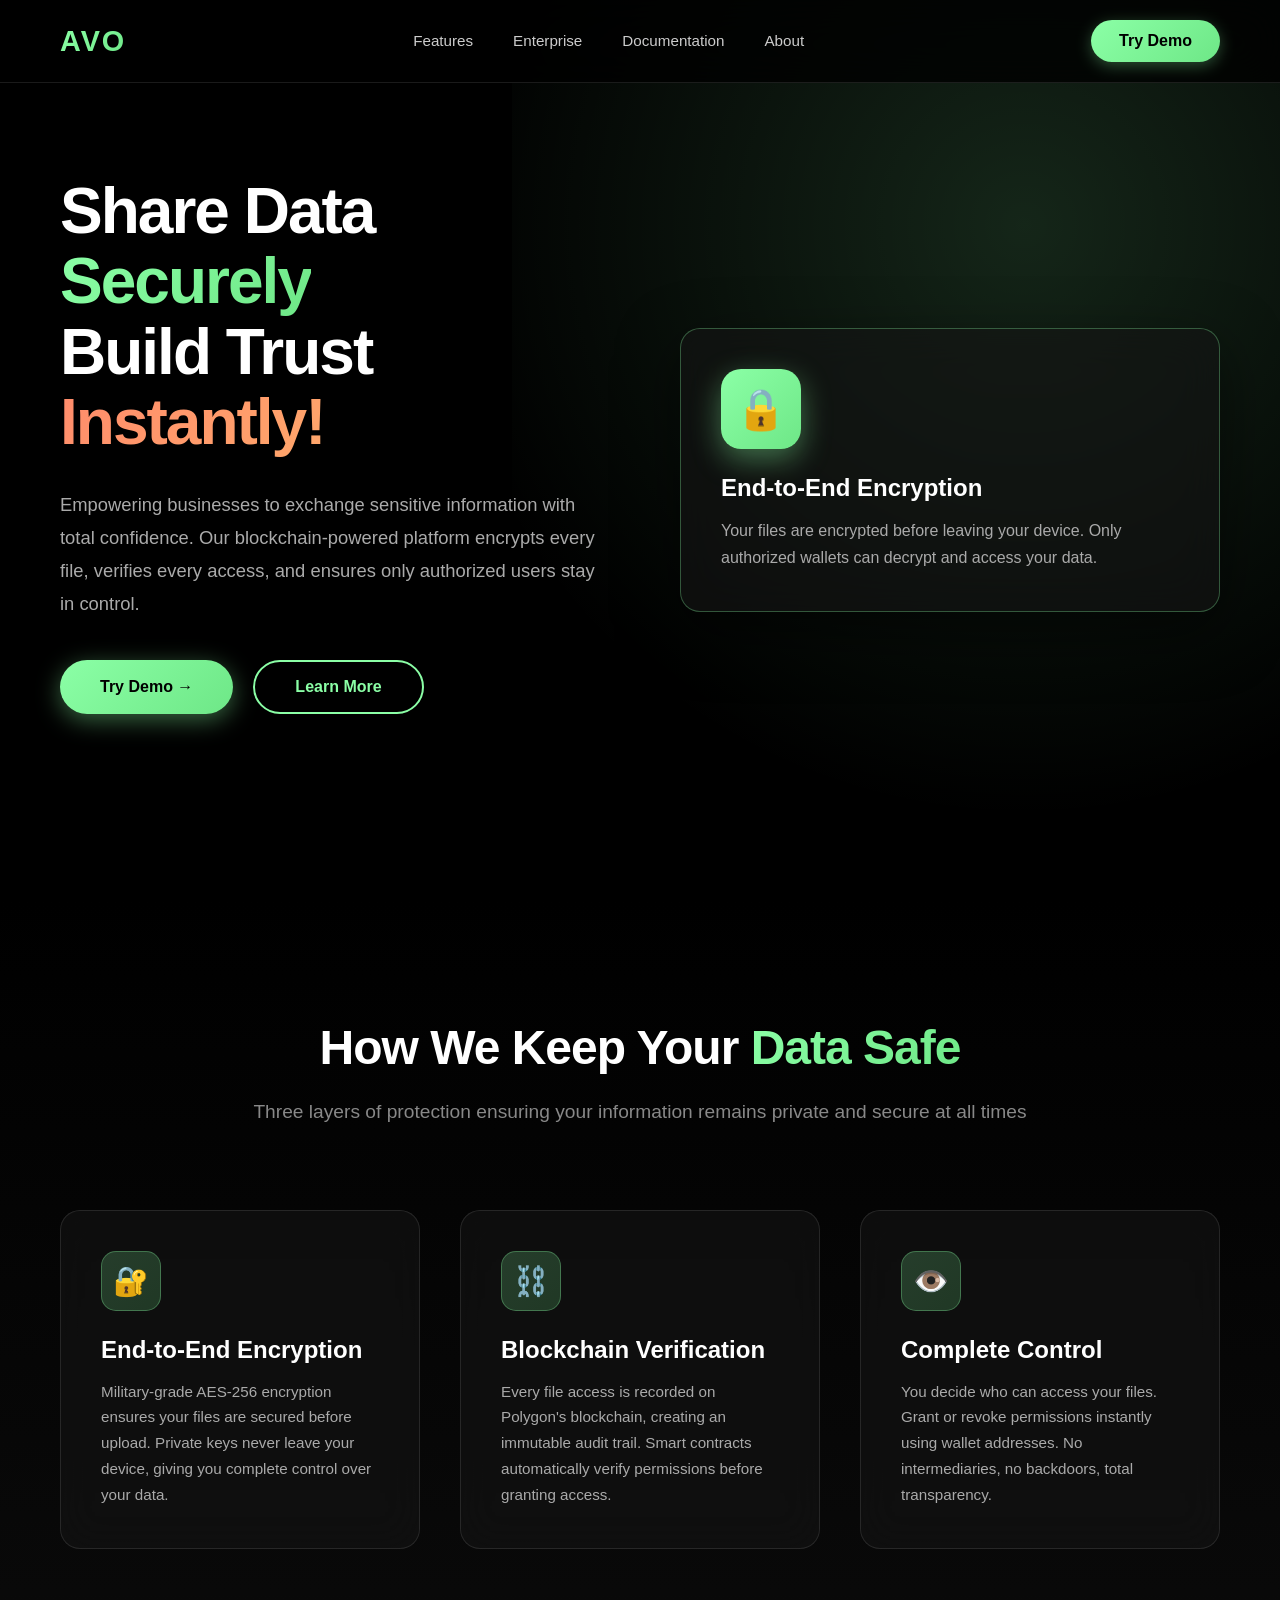
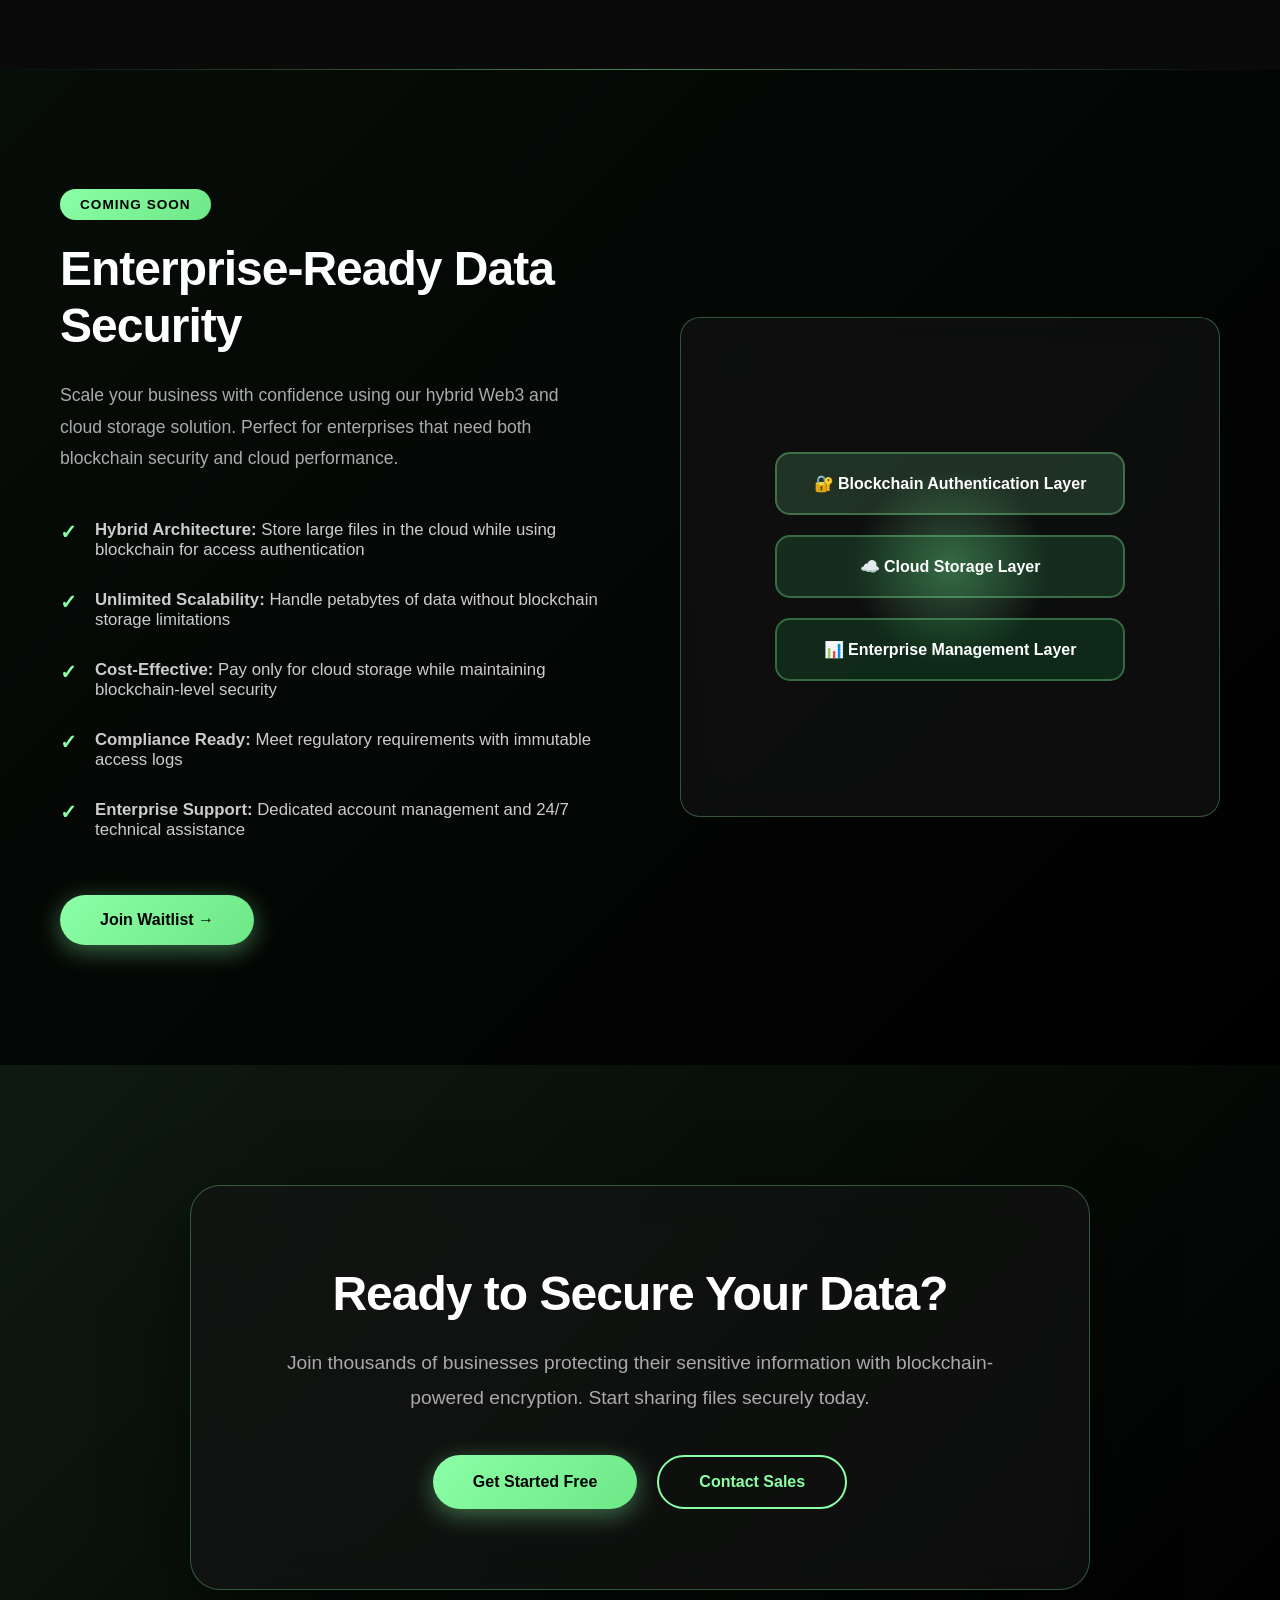
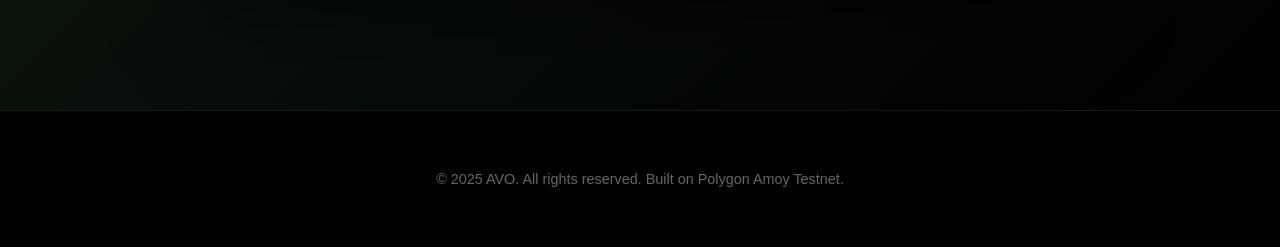
==== index.html @ 6e1587d9 "finall" ====
<!DOCTYPE html>
<html lang="en">
<head>
  <meta charset="UTF-8">
  <meta name="viewport" content="width=device-width, initial-scale=1.0">
  <title>AVO - Share Data Securely, Build Trust Instantly</title>
  <style>
    * {
      margin: 0;
      padding: 0;
      box-sizing: border-box;
    }

    body {
      font-family: -apple-system, BlinkMacSystemFont, 'Segoe UI', 'Helvetica Neue', sans-serif;
      background: #000;
      color: #fff;
      overflow-x: hidden;
    }

    /* Navigation */
    nav {
      position: fixed;
      top: 0;
      left: 0;
      right: 0;
      padding: 20px 60px;
      display: flex;
      justify-content: space-between;
      align-items: center;
      z-index: 1000;
      background: rgba(0, 0, 0, 0.8);
      backdrop-filter: blur(20px);
      border-bottom: 1px solid rgba(255, 255, 255, 0.1);
    }

    .logo {
      font-size: 1.8em;
      font-weight: 800;
      letter-spacing: 2px;
      background: linear-gradient(135deg, #8bffa6 0%, #6ee787 100%);
      -webkit-background-clip: text;
      -webkit-text-fill-color: transparent;
      background-clip: text;
    }

    .nav-links {
      display: flex;
      gap: 40px;
      list-style: none;
    }

    .nav-links a {
      color: #ccc;
      text-decoration: none;
      font-weight: 500;
      transition: color 0.3s ease;
      font-size: 0.95em;
    }

    .nav-links a:hover {
      color: #8bffa6;
    }

    .cta-btn {
      background: linear-gradient(135deg, #8bffa6 0%, #6ee787 100%);
      color: #000;
      padding: 12px 28px;
      border-radius: 50px;
      text-decoration: none;
      font-weight: 700;
      transition: all 0.3s ease;
      display: inline-block;
      box-shadow: 0 4px 15px rgba(139, 255, 166, 0.3);
    }

    .cta-btn:hover {
      transform: translateY(-2px);
      box-shadow: 0 6px 25px rgba(139, 255, 166, 0.5);
    }

    /* Hero Section */
    .hero {
      min-height: 100vh;
      display: flex;
      align-items: center;
      justify-content: center;
      position: relative;
      padding: 100px 60px 60px;
      overflow: hidden;
    }

    .hero::before {
      content: '';
      position: absolute;
      top: -50%;
      right: -20%;
      width: 80%;
      height: 150%;
      background: radial-gradient(circle, rgba(139, 255, 166, 0.15) 0%, transparent 70%);
      animation: float 20s ease-in-out infinite;
    }

    @keyframes float {
      0%, 100% { transform: translate(0, 0) rotate(0deg); }
      50% { transform: translate(-50px, 50px) rotate(180deg); }
    }

    .hero-content {
      max-width: 1400px;
      display: grid;
      grid-template-columns: 1fr 1fr;
      gap: 80px;
      align-items: center;
      position: relative;
      z-index: 1;
    }

    .hero-text h1 {
      font-size: 4em;
      line-height: 1.1;
      margin-bottom: 30px;
      font-weight: 800;
      letter-spacing: -2px;
    }

    .hero-text h1 .highlight {
      background: linear-gradient(135deg, #8bffa6 0%, #6ee787 100%);
      -webkit-background-clip: text;
      -webkit-text-fill-color: transparent;
      background-clip: text;
    }

    .hero-text h1 .secondary {
      background: linear-gradient(135deg, #ff8b6b 0%, #ffa76b 100%);
      -webkit-background-clip: text;
      -webkit-text-fill-color: transparent;
      background-clip: text;
    }

    .hero-description {
      font-size: 1.15em;
      line-height: 1.8;
      color: #aaa;
      margin-bottom: 40px;
      max-width: 550px;
    }

    .hero-buttons {
      display: flex;
      gap: 20px;
      margin-bottom: 50px;
    }

    .btn-primary {
      background: linear-gradient(135deg, #8bffa6 0%, #6ee787 100%);
      color: #000;
      padding: 16px 40px;
      border-radius: 50px;
      text-decoration: none;
      font-weight: 700;
      transition: all 0.3s ease;
      display: inline-flex;
      align-items: center;
      gap: 10px;
      box-shadow: 0 6px 25px rgba(139, 255, 166, 0.4);
    }

    .btn-primary:hover {
      transform: translateY(-3px);
      box-shadow: 0 10px 35px rgba(139, 255, 166, 0.6);
    }

    .btn-secondary {
      background: transparent;
      color: #8bffa6;
      padding: 16px 40px;
      border-radius: 50px;
      text-decoration: none;
      font-weight: 700;
      border: 2px solid #8bffa6;
      transition: all 0.3s ease;
      display: inline-flex;
      align-items: center;
      gap: 10px;
    }

    .btn-secondary:hover {
      background: rgba(139, 255, 166, 0.1);
      transform: translateY(-3px);
    }

    .hero-visual {
      position: relative;
    }

    .visual-card {
      background: rgba(20, 20, 20, 0.6);
      border: 1px solid rgba(139, 255, 166, 0.3);
      border-radius: 20px;
      padding: 40px;
      backdrop-filter: blur(20px);
      box-shadow: 0 20px 60px rgba(0, 0, 0, 0.5);
      animation: cardFloat 6s ease-in-out infinite;
    }

    @keyframes cardFloat {
      0%, 100% { transform: translateY(0px); }
      50% { transform: translateY(-20px); }
    }

    .visual-icon {
      width: 80px;
      height: 80px;
      background: linear-gradient(135deg, #8bffa6 0%, #6ee787 100%);
      border-radius: 20px;
      display: flex;
      align-items: center;
      justify-content: center;
      font-size: 2.5em;
      margin-bottom: 25px;
      box-shadow: 0 10px 30px rgba(139, 255, 166, 0.4);
    }

    /* Features Section */
    .features {
      padding: 120px 60px;
      background: linear-gradient(180deg, #000 0%, #0a0a0a 100%);
    }

    .section-header {
      text-align: center;
      max-width: 800px;
      margin: 0 auto 80px;
    }

    .section-header h2 {
      font-size: 3em;
      margin-bottom: 20px;
      font-weight: 800;
      letter-spacing: -1px;
    }

    .section-header h2 .highlight {
      background: linear-gradient(135deg, #8bffa6 0%, #6ee787 100%);
      -webkit-background-clip: text;
      -webkit-text-fill-color: transparent;
      background-clip: text;
    }

    .section-header p {
      font-size: 1.2em;
      color: #888;
      line-height: 1.8;
    }

    .features-grid {
      max-width: 1400px;
      margin: 0 auto;
      display: grid;
      grid-template-columns: repeat(3, 1fr);
      gap: 40px;
    }

    .feature-card {
      background: rgba(20, 20, 20, 0.6);
      border: 1px solid rgba(255, 255, 255, 0.1);
      border-radius: 20px;
      padding: 40px;
      transition: all 0.4s ease;
      backdrop-filter: blur(20px);
    }

    .feature-card:hover {
      border-color: rgba(139, 255, 166, 0.5);
      transform: translateY(-10px);
      box-shadow: 0 20px 60px rgba(139, 255, 166, 0.15);
    }

    .feature-icon {
      width: 60px;
      height: 60px;
      background: linear-gradient(135deg, rgba(139, 255, 166, 0.2) 0%, rgba(110, 231, 135, 0.2) 100%);
      border-radius: 15px;
      display: flex;
      align-items: center;
      justify-content: center;
      font-size: 1.8em;
      margin-bottom: 25px;
      border: 1px solid rgba(139, 255, 166, 0.3);
    }

    .feature-card h3 {
      font-size: 1.5em;
      margin-bottom: 15px;
      color: #fff;
    }

    .feature-card p {
      color: #aaa;
      line-height: 1.7;
      font-size: 0.95em;
    }

    /* Enterprise Section */
    .enterprise {
      padding: 120px 60px;
      background: linear-gradient(135deg, rgba(139, 255, 166, 0.05) 0%, transparent 100%);
      position: relative;
      overflow: hidden;
    }

    .enterprise::before {
      content: '';
      position: absolute;
      top: 0;
      left: 0;
      right: 0;
      height: 1px;
      background: linear-gradient(90deg, transparent 0%, rgba(139, 255, 166, 0.5) 50%, transparent 100%);
    }

    .enterprise-content {
      max-width: 1400px;
      margin: 0 auto;
      display: grid;
      grid-template-columns: 1fr 1fr;
      gap: 80px;
      align-items: center;
    }

    .enterprise-visual {
      position: relative;
      height: 500px;
    }

    .storage-illustration {
      width: 100%;
      height: 100%;
      background: rgba(20, 20, 20, 0.6);
      border: 1px solid rgba(139, 255, 166, 0.3);
      border-radius: 20px;
      backdrop-filter: blur(20px);
      display: flex;
      flex-direction: column;
      align-items: center;
      justify-content: center;
      padding: 40px;
      position: relative;
      overflow: hidden;
    }

    .storage-illustration::before {
      content: '';
      position: absolute;
      width: 200px;
      height: 200px;
      background: radial-gradient(circle, rgba(139, 255, 166, 0.3) 0%, transparent 70%);
      animation: pulse 3s ease-in-out infinite;
    }

    @keyframes pulse {
      0%, 100% { transform: scale(1); opacity: 0.5; }
      50% { transform: scale(1.5); opacity: 0.8; }
    }

    .storage-layers {
      display: flex;
      flex-direction: column;
      gap: 20px;
      width: 100%;
      max-width: 350px;
      z-index: 1;
    }

    .layer {
      background: rgba(139, 255, 166, 0.1);
      border: 2px solid rgba(139, 255, 166, 0.3);
      border-radius: 15px;
      padding: 20px;
      text-align: center;
      font-weight: 600;
      animation: layerFloat 4s ease-in-out infinite;
    }

    .layer:nth-child(1) { animation-delay: 0s; }
    .layer:nth-child(2) { animation-delay: 0.5s; }
    .layer:nth-child(3) { animation-delay: 1s; }

    @keyframes layerFloat {
      0%, 100% { transform: translateX(0); }
      50% { transform: translateX(10px); }
    }

    .badge {
      display: inline-block;
      background: linear-gradient(135deg, #8bffa6 0%, #6ee787 100%);
      color: #000;
      padding: 8px 20px;
      border-radius: 50px;
      font-size: 0.85em;
      font-weight: 700;
      text-transform: uppercase;
      letter-spacing: 1px;
      margin-bottom: 20px;
    }

    .enterprise-text h2 {
      font-size: 3em;
      margin-bottom: 25px;
      font-weight: 800;
      line-height: 1.2;
      letter-spacing: -1px;
    }

    .enterprise-text p {
      font-size: 1.1em;
      line-height: 1.8;
      color: #aaa;
      margin-bottom: 30px;
    }

    .feature-list {
      list-style: none;
      margin-bottom: 40px;
    }

    .feature-list li {
      padding: 15px 0;
      padding-left: 35px;
      position: relative;
      color: #ccc;
      font-size: 1.05em;
    }

    .feature-list li::before {
      content: '✓';
      position: absolute;
      left: 0;
      color: #8bffa6;
      font-weight: 700;
      font-size: 1.2em;
    }

    /* CTA Section */
    .cta-section {
      padding: 120px 60px;
      text-align: center;
      background: linear-gradient(135deg, rgba(139, 255, 166, 0.1) 0%, transparent 100%);
    }

    .cta-content {
      max-width: 900px;
      margin: 0 auto;
      background: rgba(20, 20, 20, 0.6);
      border: 1px solid rgba(139, 255, 166, 0.3);
      border-radius: 30px;
      padding: 80px 60px;
      backdrop-filter: blur(20px);
      box-shadow: 0 30px 80px rgba(0, 0, 0, 0.5);
    }

    .cta-content h2 {
      font-size: 3em;
      margin-bottom: 25px;
      font-weight: 800;
      letter-spacing: -1px;
    }

    .cta-content p {
      font-size: 1.2em;
      color: #aaa;
      margin-bottom: 40px;
      line-height: 1.8;
    }

    /* Footer */
    footer {
      padding: 60px;
      background: #000;
      border-top: 1px solid rgba(255, 255, 255, 0.1);
      text-align: center;
    }

    footer p {
      color: #666;
      font-size: 0.9em;
    }

    /* Responsive Design */
    @media (max-width: 1024px) {
      .hero-content,
      .enterprise-content {
        grid-template-columns: 1fr;
        gap: 60px;
      }

      .features-grid {
        grid-template-columns: repeat(2, 1fr);
      }

      .hero-text h1 {
        font-size: 3em;
      }
    }

    @media (max-width: 768px) {
      nav {
        padding: 20px 30px;
      }

      .nav-links {
        display: none;
      }

      .hero,
      .features,
      .enterprise,
      .cta-section {
        padding: 80px 30px;
      }

      .hero-text h1 {
        font-size: 2.5em;
      }

      .features-grid {
        grid-template-columns: 1fr;
      }

      .section-header h2,
      .enterprise-text h2,
      .cta-content h2 {
        font-size: 2em;
      }

      .cta-content {
        padding: 50px 30px;
      }

      .hero-buttons {
        flex-direction: column;
      }

      .storage-illustration {
        height: 400px;
      }
    }
  </style>
</head>
<body>
  <!-- Navigation -->
  <nav>
    <div class="logo">AVO</div>
    <ul class="nav-links">
      <li><a href="#features">Features</a></li>
      <li><a href="#enterprise">Enterprise</a></li>
      <li><a href="#docs">Documentation</a></li>
      <li><a href="#about">About</a></li>
    </ul>
    <a href="Landing.html" class="cta-btn">Try Demo</a>
  </nav>

  <!-- Hero Section -->
  <section class="hero">
    <div class="hero-content">
      <div class="hero-text">
        <h1>
          Share Data <span class="highlight">Securely</span><br>
          Build Trust <span class="secondary">Instantly!</span>
        </h1>
        <p class="hero-description">
          Empowering businesses to exchange sensitive information with total confidence. Our blockchain-powered platform encrypts every file, verifies every access, and ensures only authorized users stay in control.
        </p>
        <div class="hero-buttons">
          <a href="#try" class="btn-primary">
            Try Demo →
          </a>
          <a href="#learn" class="btn-secondary">
            Learn More
          </a>
        </div>
      </div>
      <div class="hero-visual">
        <div class="visual-card">
          <div class="visual-icon">🔒</div>
          <h3 style="margin-bottom: 15px; font-size: 1.5em;">End-to-End Encryption</h3>
          <p style="color: #aaa; line-height: 1.7;">Your files are encrypted before leaving your device. Only authorized wallets can decrypt and access your data.</p>
        </div>
      </div>
    </div>
  </section>

  <!-- Features Section -->
  <section class="features" id="features">
    <div class="section-header">
      <h2>How We Keep Your <span class="highlight">Data Safe</span></h2>
      <p>Three layers of protection ensuring your information remains private and secure at all times</p>
    </div>
    <div class="features-grid">
      <div class="feature-card">
        <div class="feature-icon">🔐</div>
        <h3>End-to-End Encryption</h3>
        <p>Military-grade AES-256 encryption ensures your files are secured before upload. Private keys never leave your device, giving you complete control over your data.</p>
      </div>
      <div class="feature-card">
        <div class="feature-icon">⛓️</div>
        <h3>Blockchain Verification</h3>
        <p>Every file access is recorded on Polygon's blockchain, creating an immutable audit trail. Smart contracts automatically verify permissions before granting access.</p>
      </div>
      <div class="feature-card">
        <div class="feature-icon">👁️</div>
        <h3>Complete Control</h3>
        <p>You decide who can access your files. Grant or revoke permissions instantly using wallet addresses. No intermediaries, no backdoors, total transparency.</p>
      </div>
    </div>
  </section>

  <!-- Enterprise Section -->
  <section class="enterprise" id="enterprise">
    <div class="enterprise-content">
      <div class="enterprise-text">
        <span class="badge">Coming Soon</span>
        <h2>Enterprise-Ready Data Security</h2>
        <p>Scale your business with confidence using our hybrid Web3 and cloud storage solution. Perfect for enterprises that need both blockchain security and cloud performance.</p>
        
        <ul class="feature-list">
          <li><strong>Hybrid Architecture:</strong> Store large files in the cloud while using blockchain for access authentication</li>
          <li><strong>Unlimited Scalability:</strong> Handle petabytes of data without blockchain storage limitations</li>
          <li><strong>Cost-Effective:</strong> Pay only for cloud storage while maintaining blockchain-level security</li>
          <li><strong>Compliance Ready:</strong> Meet regulatory requirements with immutable access logs</li>
          <li><strong>Enterprise Support:</strong> Dedicated account management and 24/7 technical assistance</li>
        </ul>

        <a href="#waitlist" class="btn-primary">Join Waitlist →</a>
      </div>

      <div class="enterprise-visual">
        <div class="storage-illustration">
          <div class="storage-layers">
            <div class="layer" style="background: rgba(139, 255, 166, 0.15);">
              🔐 Blockchain Authentication Layer
            </div>
            <div class="layer" style="background: rgba(74, 222, 128, 0.15);">
              ☁️ Cloud Storage Layer
            </div>
            <div class="layer" style="background: rgba(34, 197, 94, 0.15);">
              📊 Enterprise Management Layer
            </div>
          </div>
        </div>
      </div>
    </div>
  </section>

  <!-- CTA Section -->
  <section class="cta-section">
    <div class="cta-content">
      <h2>Ready to Secure Your Data?</h2>
      <p>Join thousands of businesses protecting their sensitive information with blockchain-powered encryption. Start sharing files securely today.</p>
      <div style="display: flex; gap: 20px; justify-content: center; flex-wrap: wrap;">
        <a href="#demo" class="btn-primary" style="width: auto;">Get Started Free</a>
        <a href="#contact" class="btn-secondary" style="width: auto;">Contact Sales</a>
      </div>
    </div>
  </section>

  <!-- Footer -->
  <footer>
    <p>&copy; 2025 AVO. All rights reserved. Built on Polygon Amoy Testnet.</p>
  </footer>
</body>
</html>
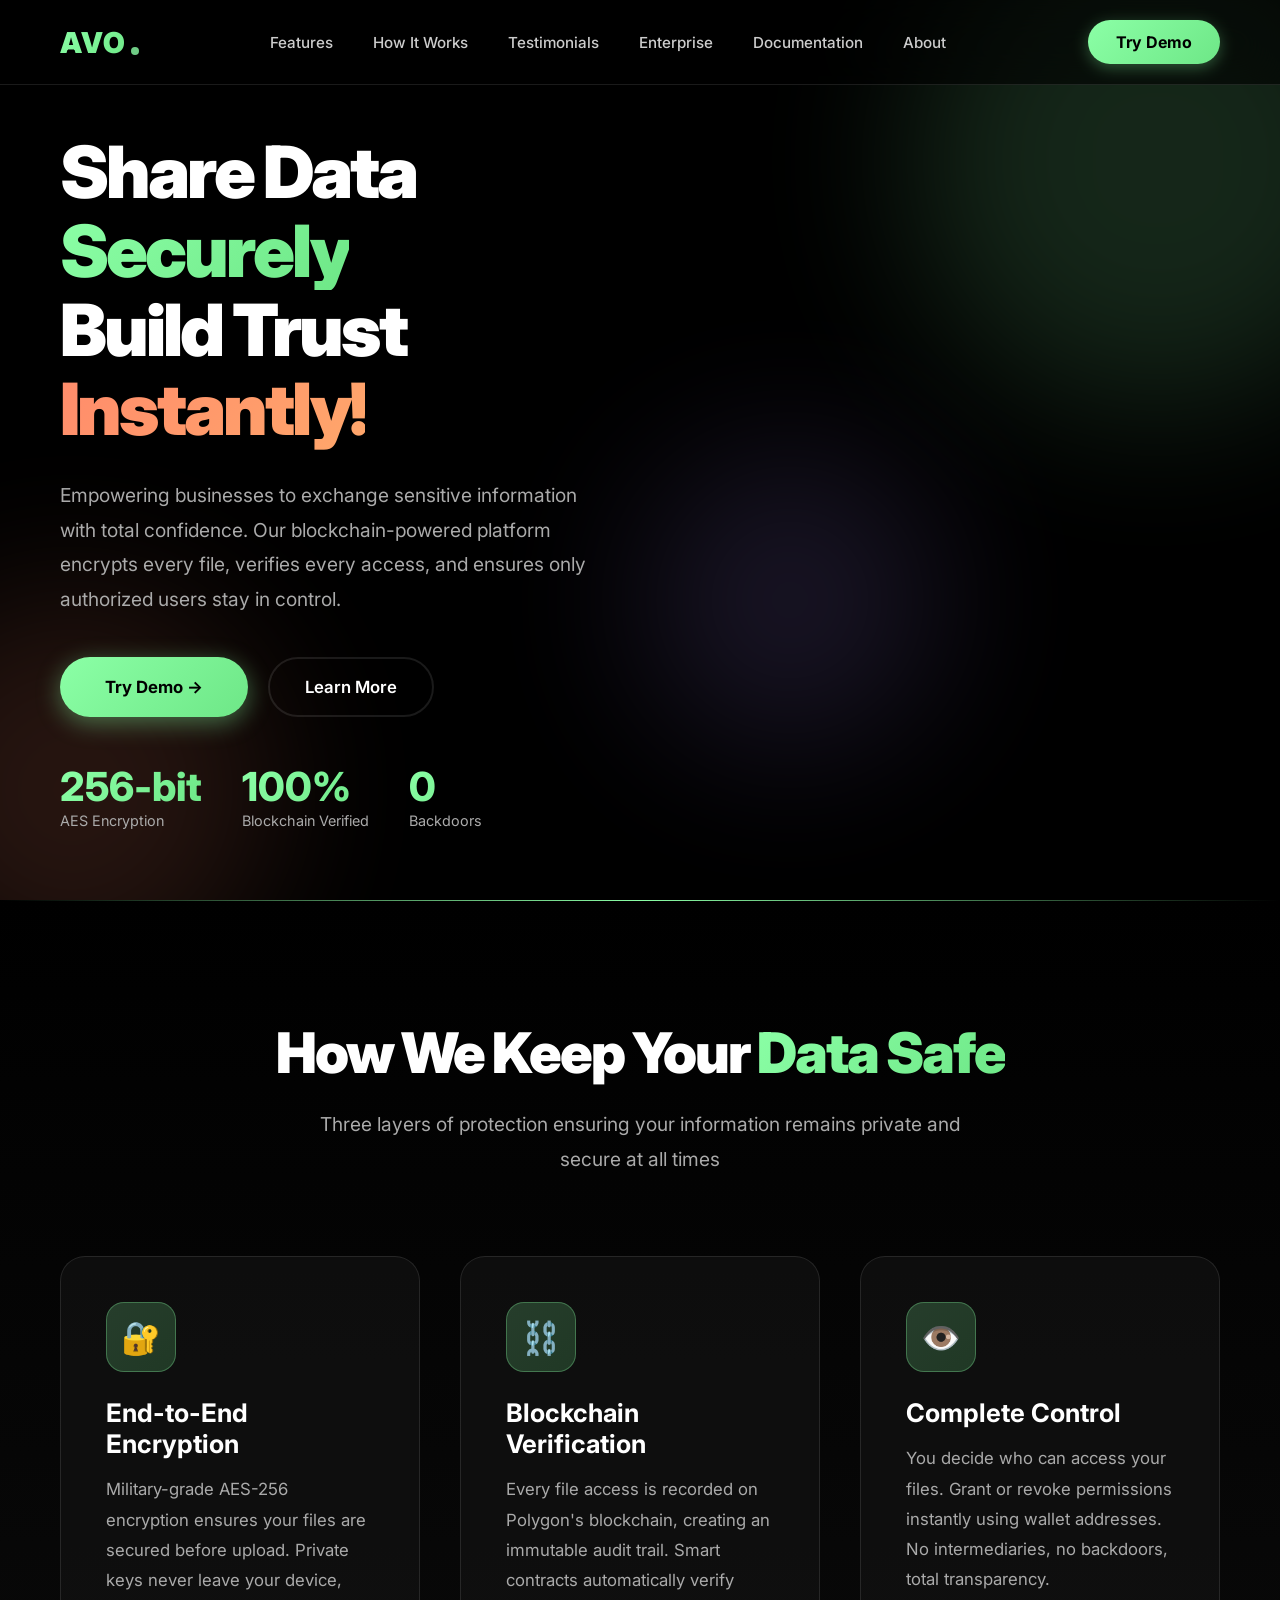
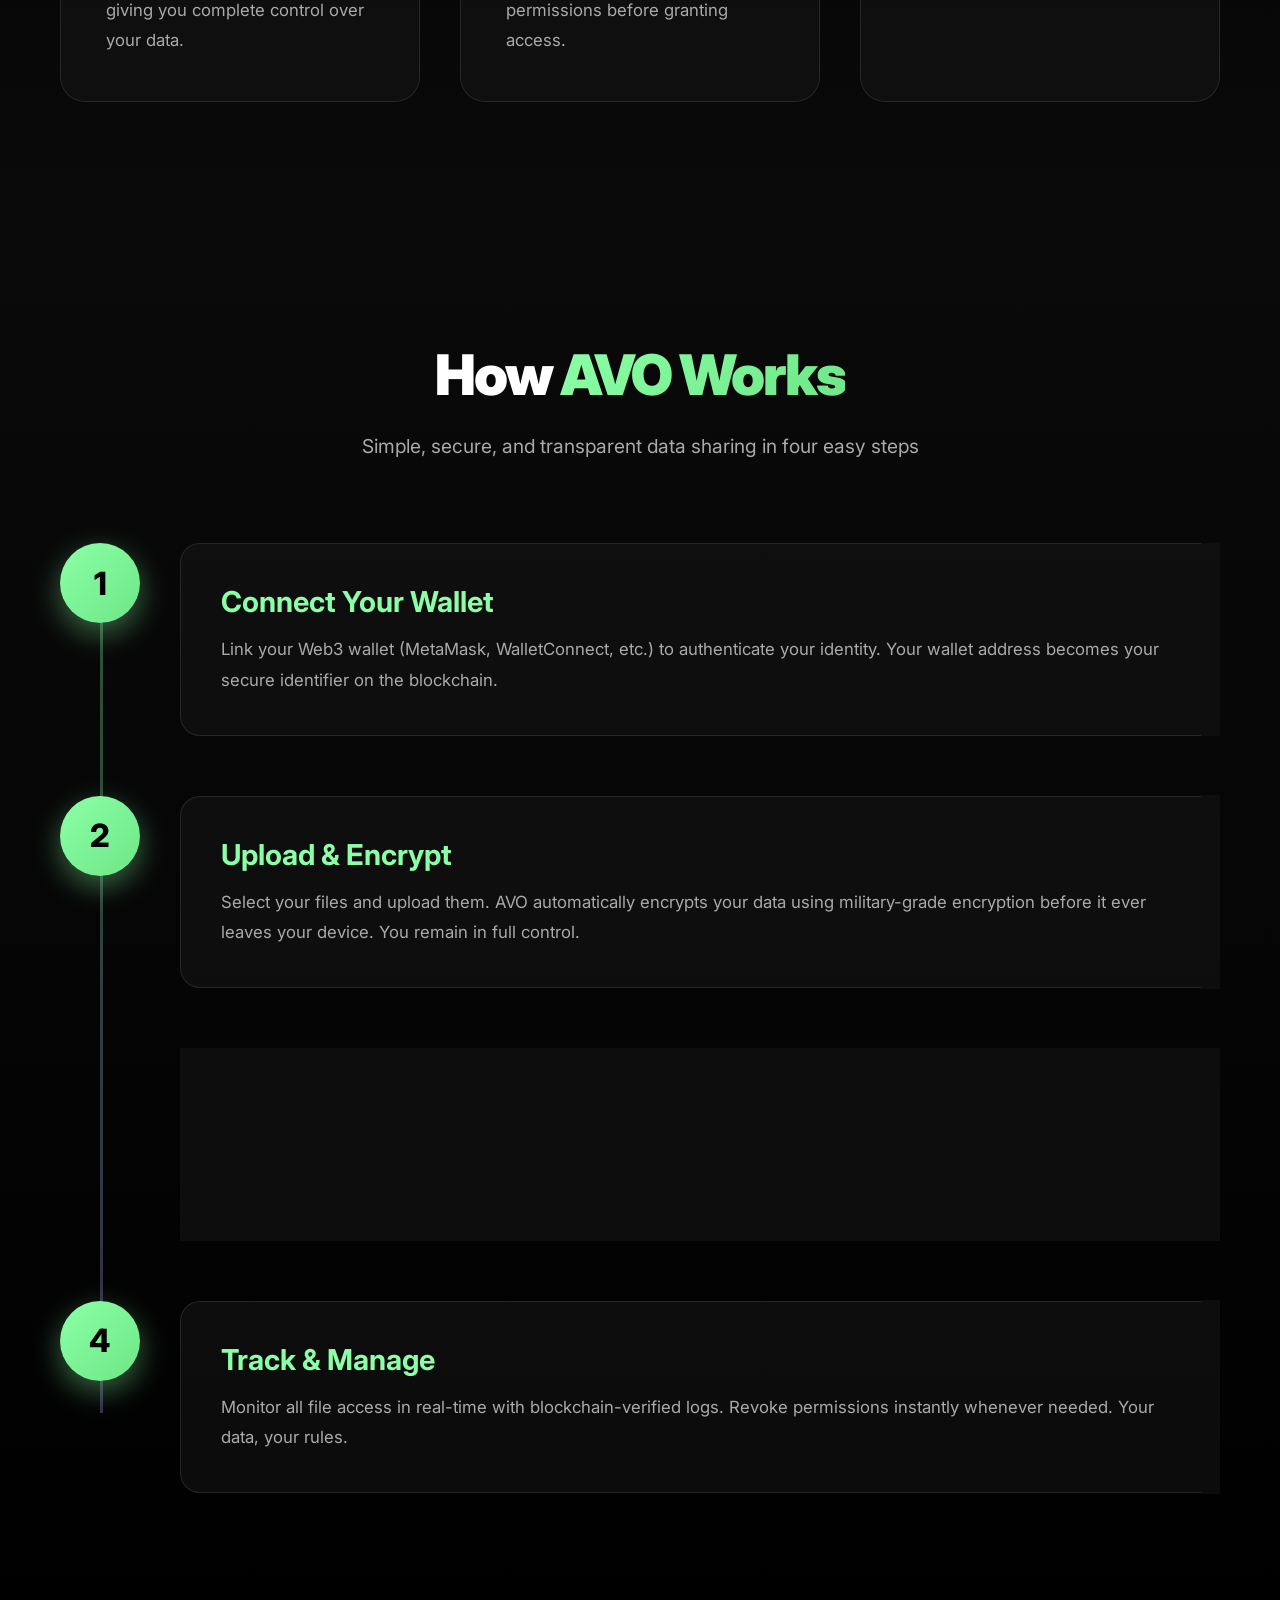
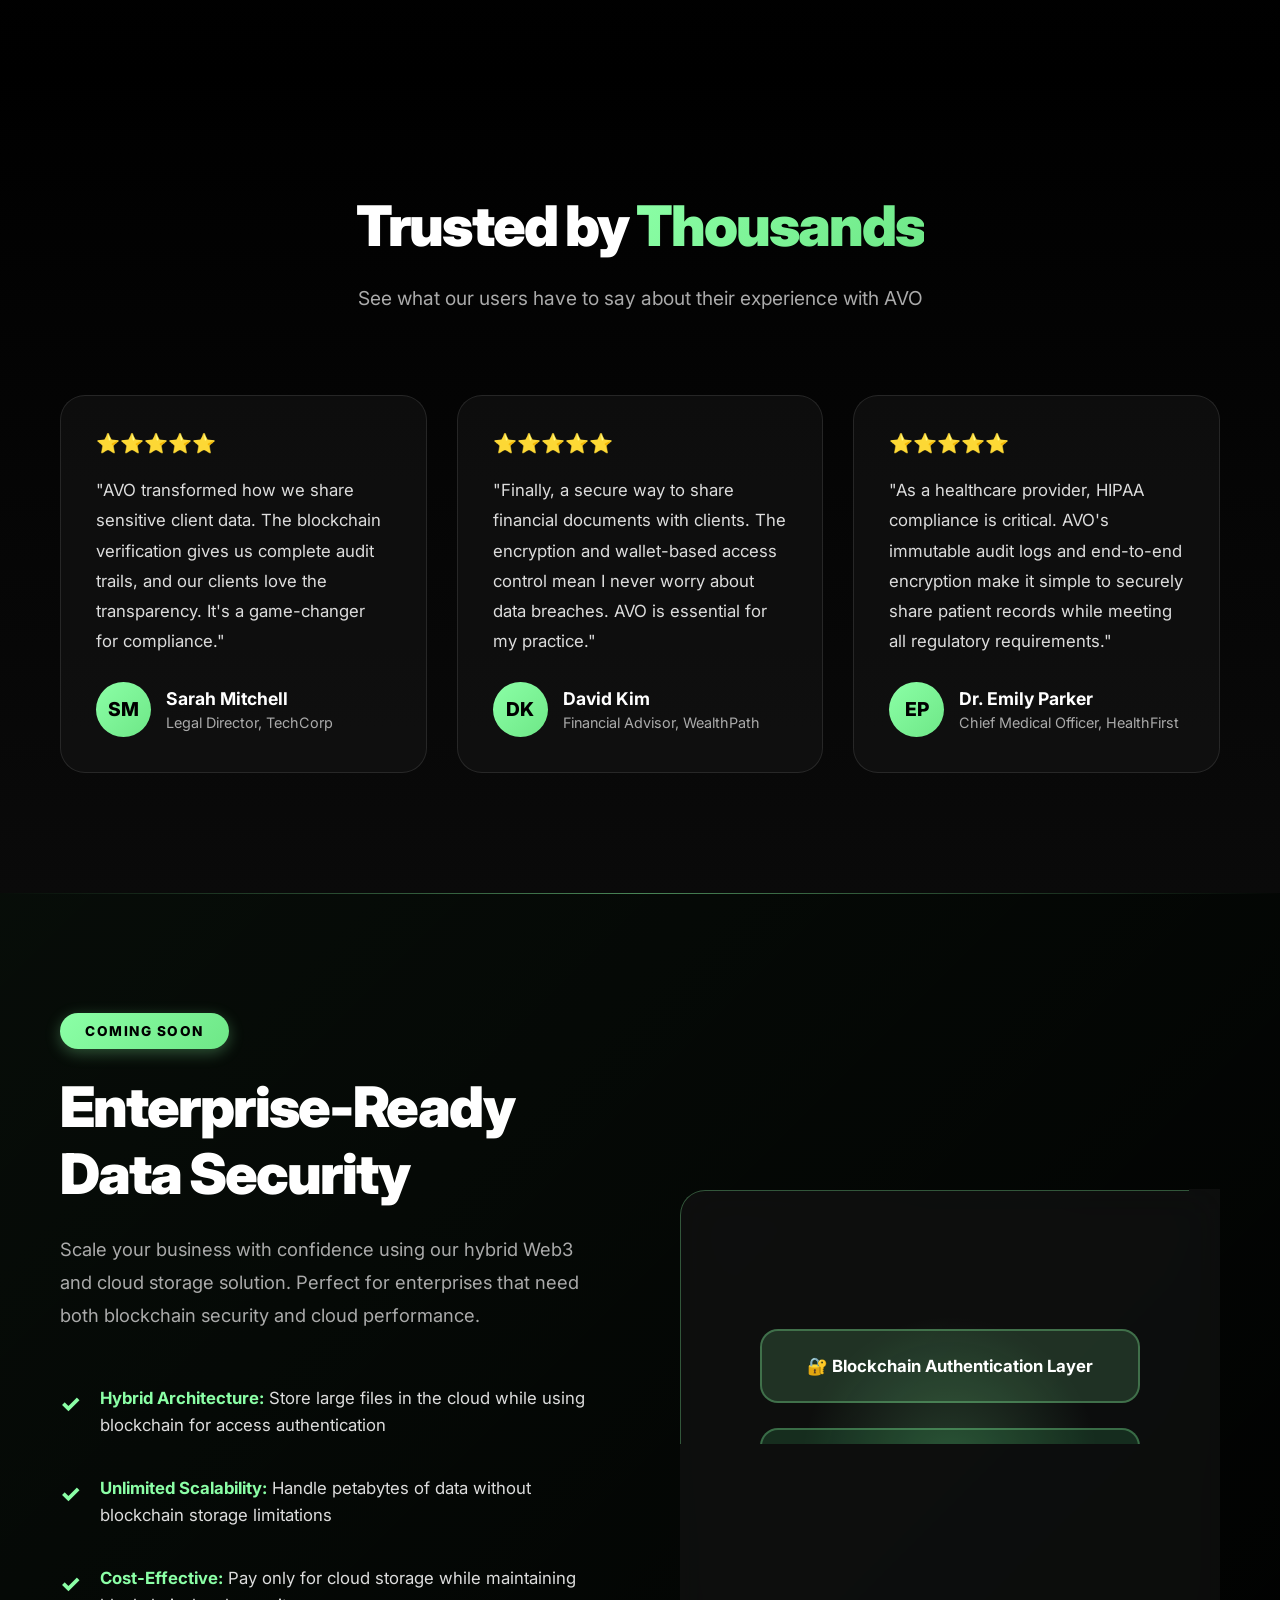
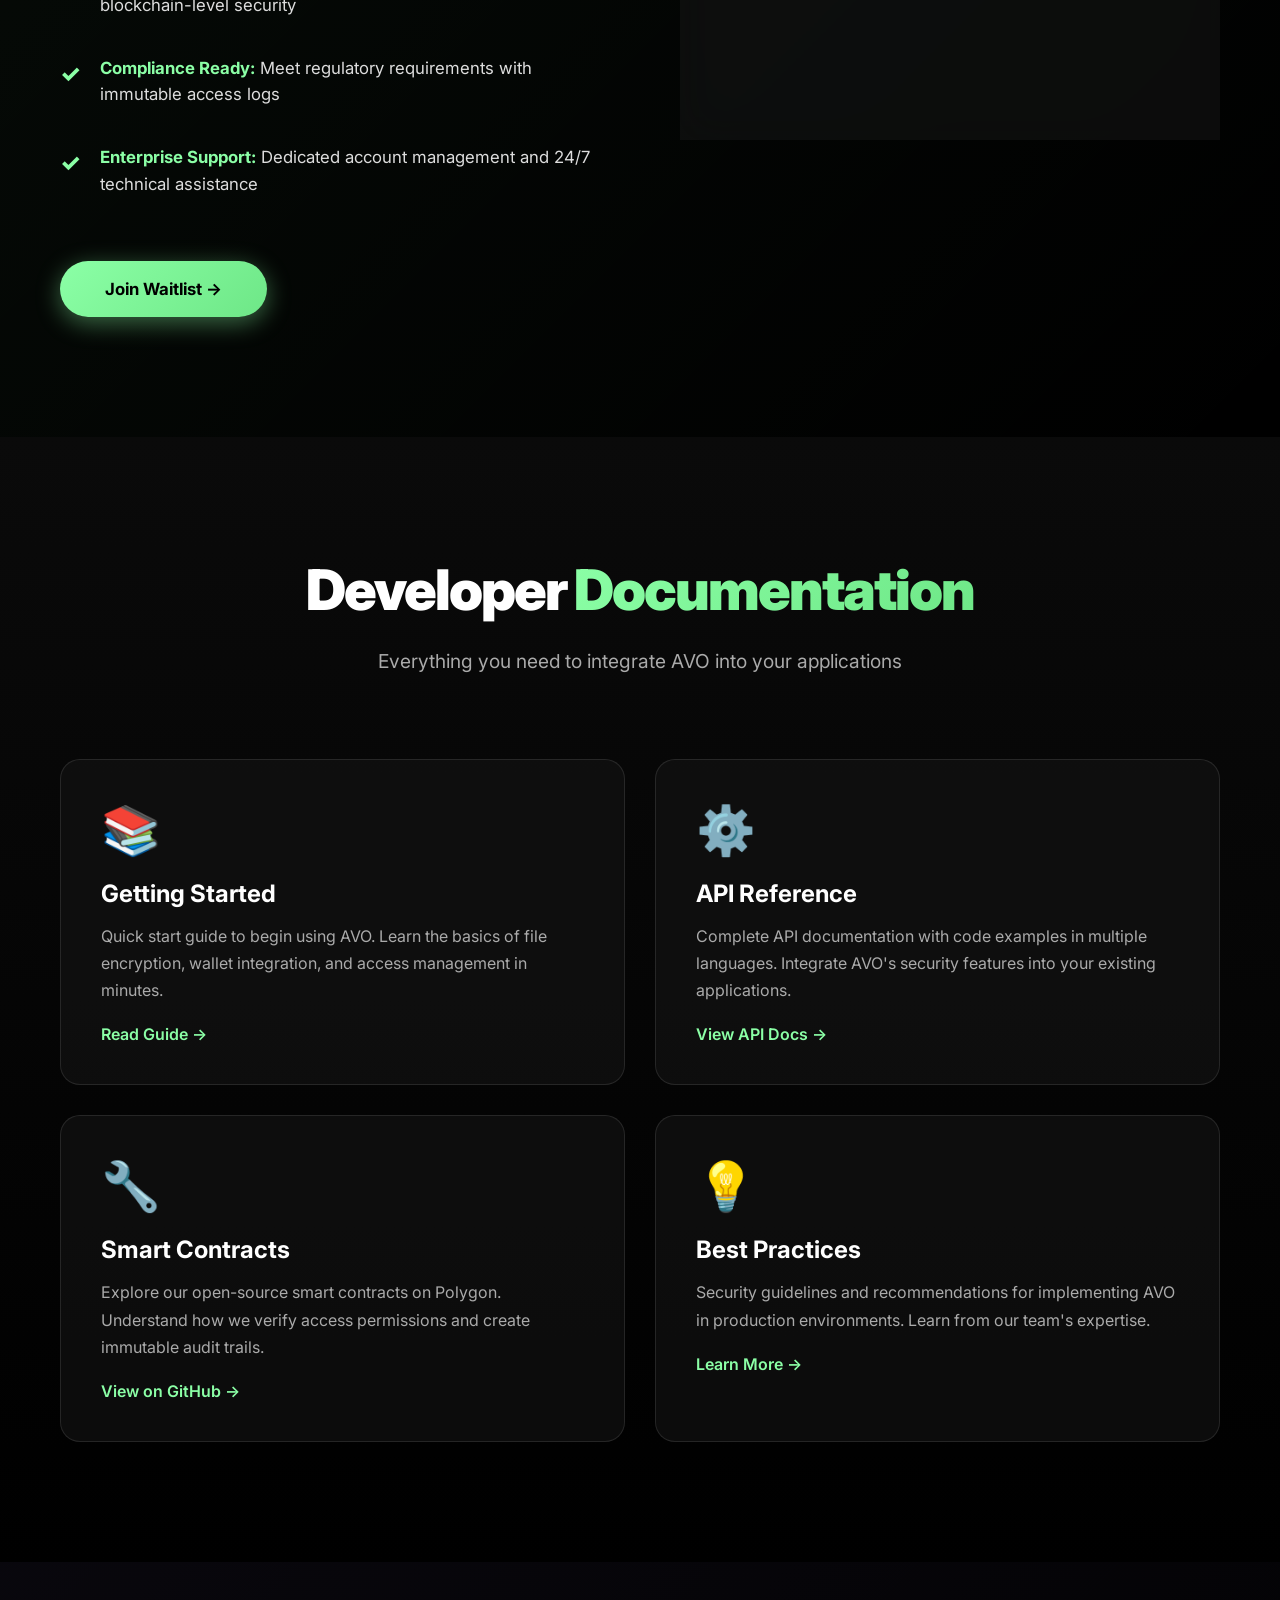
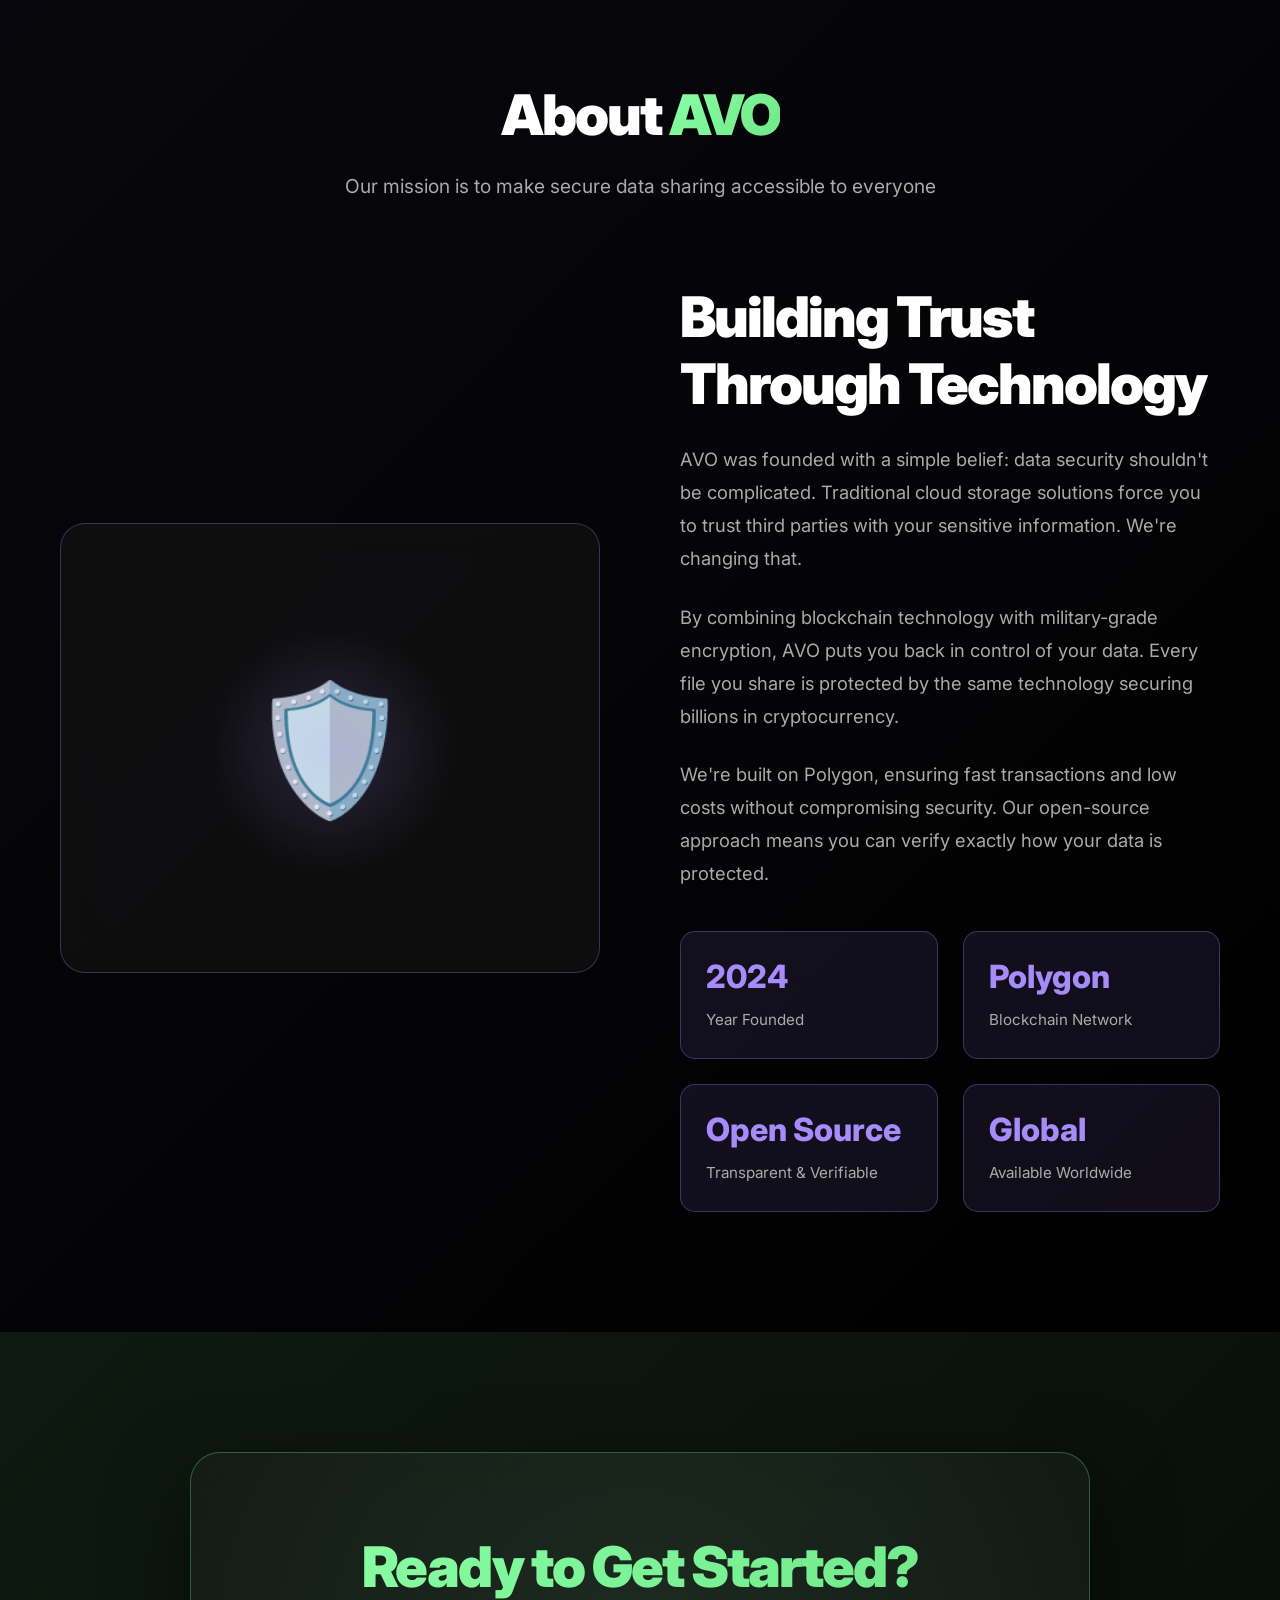
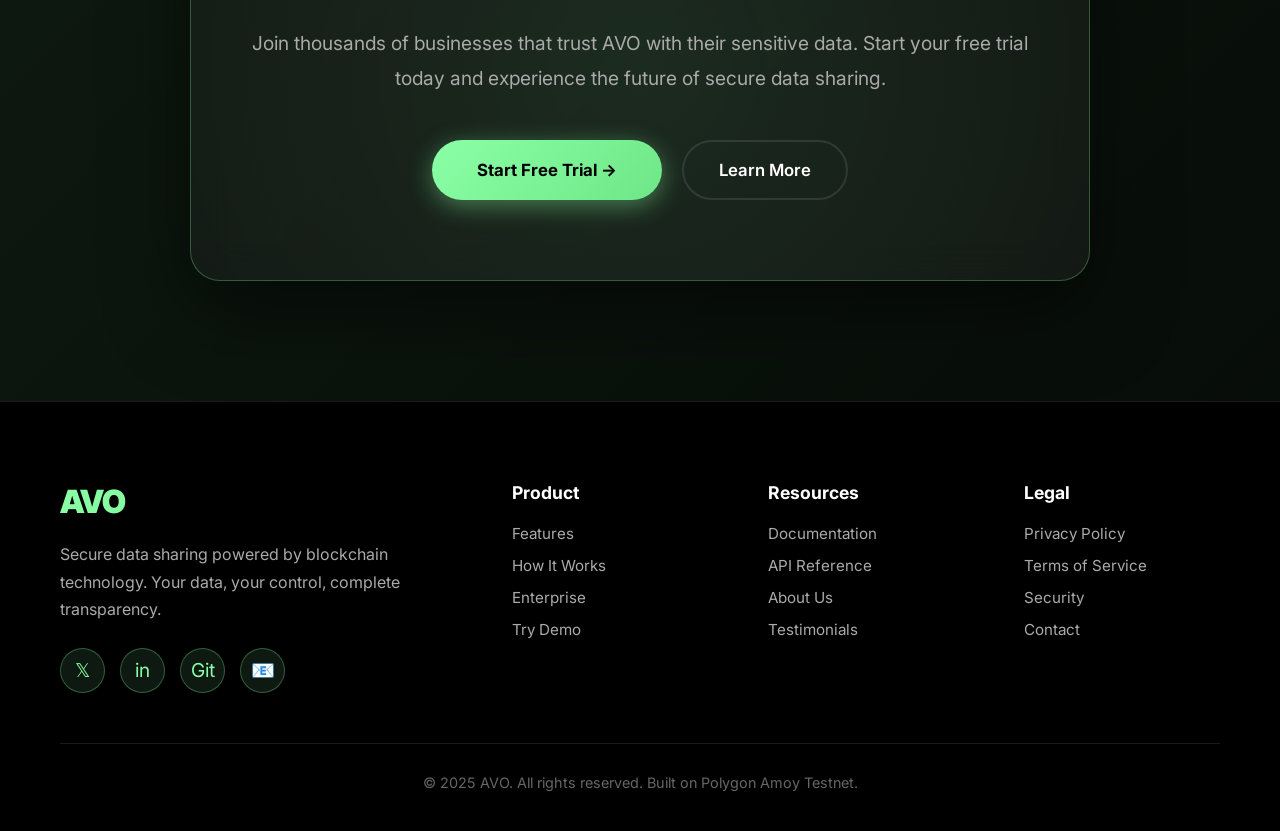
==== commit 3048e657: "revamped the landing page(index.html but some link still lead on page )" ====
--- a/index.html
+++ b/index.html
@@ -4,6 +4,7 @@
   <meta charset="UTF-8">
   <meta name="viewport" content="width=device-width, initial-scale=1.0">
   <title>AVO - Share Data Securely, Build Trust Instantly</title>
+  <link href="https://fonts.googleapis.com/css2?family=Inter:wght@300;400;500;600;700;800;900&display=swap" rel="stylesheet">
   <style>
     * {
       margin: 0;
@@ -11,11 +12,79 @@
       box-sizing: border-box;
     }
 
+    :root {
+      --primary: #8bffa6;
+      --primary-dark: #6ee787;
+      --secondary: #ff8b6b;
+      --accent: #a78bfa;
+      --bg-dark: #000;
+      --bg-card: rgba(20, 20, 20, 0.6);
+      --text-light: #fff;
+      --text-dim: #aaa;
+      --border-light: rgba(255, 255, 255, 0.1);
+      --transition-fast: 0.3s ease;
+      --transition-medium: 0.5s cubic-bezier(0.25, 1, 0.5, 1);
+    }
+
     body {
-      font-family: -apple-system, BlinkMacSystemFont, 'Segoe UI', 'Helvetica Neue', sans-serif;
-      background: #000;
-      color: #fff;
+      font-family: 'Inter', -apple-system, BlinkMacSystemFont, 'Segoe UI', 'Helvetica Neue', sans-serif;
+      background: var(--bg-dark);
+      color: var(--text-light);
       overflow-x: hidden;
+      scroll-behavior: smooth;
+    }
+
+    /* Animated Background */
+    .bg-animation {
+      position: fixed;
+      top: 0;
+      left: 0;
+      width: 100%;
+      height: 100%;
+      z-index: 0;
+      overflow: hidden;
+      pointer-events: none;
+    }
+
+    .bg-orb {
+      position: absolute;
+      border-radius: 50%;
+      filter: blur(80px);
+      opacity: 0.15;
+      animation: float 20s ease-in-out infinite;
+    }
+
+    .orb-1 {
+      width: 500px;
+      height: 500px;
+      background: var(--primary);
+      top: -10%;
+      right: -10%;
+      animation-delay: 0s;
+    }
+
+    .orb-2 {
+      width: 400px;
+      height: 400px;
+      background: var(--secondary);
+      bottom: -10%;
+      left: -10%;
+      animation-delay: 5s;
+    }
+
+    .orb-3 {
+      width: 300px;
+      height: 300px;
+      background: var(--accent);
+      top: 50%;
+      left: 50%;
+      animation-delay: 10s;
+    }
+
+    @keyframes float {
+      0%, 100% { transform: translate(0, 0) scale(1); }
+      33% { transform: translate(100px, -50px) scale(1.1); }
+      66% { transform: translate(-50px, 100px) scale(0.9); }
     }
 
     /* Navigation */
@@ -29,19 +98,46 @@
       justify-content: space-between;
       align-items: center;
       z-index: 1000;
-      background: rgba(0, 0, 0, 0.8);
+      background: rgba(0, 0, 0, 0.6);
       backdrop-filter: blur(20px);
-      border-bottom: 1px solid rgba(255, 255, 255, 0.1);
+      border-bottom: 1px solid var(--border-light);
+      transition: var(--transition-fast);
+    }
+    
+    nav.scrolled {
+      padding: 15px 60px;
+      background: rgba(0, 0, 0, 0.95);
+      box-shadow: 0 10px 30px rgba(0, 0, 0, 0.3);
     }
 
     .logo {
       font-size: 1.8em;
-      font-weight: 800;
+      font-weight: 900;
       letter-spacing: 2px;
-      background: linear-gradient(135deg, #8bffa6 0%, #6ee787 100%);
+      background: linear-gradient(135deg, var(--primary) 0%, var(--primary-dark) 100%);
       -webkit-background-clip: text;
       -webkit-text-fill-color: transparent;
       background-clip: text;
+      position: relative;
+      cursor: pointer;
+    }
+    
+    .logo::after {
+      content: '';
+      position: absolute;
+      width: 8px;
+      height: 8px;
+      background: var(--primary);
+      border-radius: 50%;
+      bottom: 5px;
+      right: -12px;
+      opacity: 0.8;
+      animation: pulse-dot 2s ease-in-out infinite;
+    }
+
+    @keyframes pulse-dot {
+      0%, 100% { transform: scale(1); opacity: 0.8; }
+      50% { transform: scale(1.3); opacity: 1; }
     }
 
     .nav-links {
@@ -54,29 +150,81 @@
       color: #ccc;
       text-decoration: none;
       font-weight: 500;
-      transition: color 0.3s ease;
+      transition: var(--transition-fast);
       font-size: 0.95em;
+      position: relative;
+      padding: 5px 0;
     }
 
     .nav-links a:hover {
-      color: #8bffa6;
+      color: var(--primary);
+    }
+    
+    .nav-links a::after {
+      content: '';
+      position: absolute;
+      bottom: 0;
+      left: 0;
+      width: 0;
+      height: 2px;
+      background: var(--primary);
+      transition: var(--transition-fast);
+    }
+    
+    .nav-links a:hover::after {
+      width: 100%;
     }
 
     .cta-btn {
-      background: linear-gradient(135deg, #8bffa6 0%, #6ee787 100%);
+      background: linear-gradient(135deg, var(--primary) 0%, var(--primary-dark) 100%);
       color: #000;
       padding: 12px 28px;
       border-radius: 50px;
       text-decoration: none;
       font-weight: 700;
-      transition: all 0.3s ease;
+      transition: var(--transition-medium);
       display: inline-block;
       box-shadow: 0 4px 15px rgba(139, 255, 166, 0.3);
+      position: relative;
+      overflow: hidden;
+    }
+    
+    .cta-btn::before {
+      content: '';
+      position: absolute;
+      top: 0;
+      left: -100%;
+      width: 100%;
+      height: 100%;
+      background: linear-gradient(90deg, transparent, rgba(255, 255, 255, 0.3), transparent);
+      transition: var(--transition-medium);
     }
 
     .cta-btn:hover {
       transform: translateY(-2px);
       box-shadow: 0 6px 25px rgba(139, 255, 166, 0.5);
+    }
+    
+    .cta-btn:hover::before {
+      left: 100%;
+      transition: 0.7s;
+    }
+
+    /* Mobile Menu */
+    .mobile-menu-btn {
+      display: none;
+      flex-direction: column;
+      gap: 5px;
+      cursor: pointer;
+      padding: 10px;
+    }
+
+    .mobile-menu-btn span {
+      width: 25px;
+      height: 3px;
+      background: var(--primary);
+      border-radius: 3px;
+      transition: var(--transition-fast);
     }
 
     /* Hero Section */
@@ -86,24 +234,8 @@
       align-items: center;
       justify-content: center;
       position: relative;
-      padding: 100px 60px 60px;
+      padding: 120px 60px 60px;
       overflow: hidden;
-    }
-
-    .hero::before {
-      content: '';
-      position: absolute;
-      top: -50%;
-      right: -20%;
-      width: 80%;
-      height: 150%;
-      background: radial-gradient(circle, rgba(139, 255, 166, 0.15) 0%, transparent 70%);
-      animation: float 20s ease-in-out infinite;
-    }
-
-    @keyframes float {
-      0%, 100% { transform: translate(0, 0) rotate(0deg); }
-      50% { transform: translate(-50px, 50px) rotate(180deg); }
     }
 
     .hero-content {
@@ -116,32 +248,47 @@
       z-index: 1;
     }
 
+    .hero-text {
+      opacity: 0;
+      transform: translateY(30px);
+      animation: fadeInUp 1s var(--transition-medium) forwards;
+    }
+
+    @keyframes fadeInUp {
+      to {
+        opacity: 1;
+        transform: translateY(0);
+      }
+    }
+
     .hero-text h1 {
-      font-size: 4em;
+      font-size: 4.5em;
       line-height: 1.1;
       margin-bottom: 30px;
-      font-weight: 800;
-      letter-spacing: -2px;
+      font-weight: 900;
+      letter-spacing: -3px;
     }
 
     .hero-text h1 .highlight {
-      background: linear-gradient(135deg, #8bffa6 0%, #6ee787 100%);
+      background: linear-gradient(135deg, var(--primary) 0%, var(--primary-dark) 100%);
       -webkit-background-clip: text;
       -webkit-text-fill-color: transparent;
       background-clip: text;
+      position: relative;
+      display: inline-block;
     }
 
     .hero-text h1 .secondary {
-      background: linear-gradient(135deg, #ff8b6b 0%, #ffa76b 100%);
+      background: linear-gradient(135deg, var(--secondary) 0%, #ffa76b 100%);
       -webkit-background-clip: text;
       -webkit-text-fill-color: transparent;
       background-clip: text;
     }
 
     .hero-description {
-      font-size: 1.15em;
+      font-size: 1.2em;
       line-height: 1.8;
-      color: #aaa;
+      color: var(--text-dim);
       margin-bottom: 40px;
       max-width: 550px;
     }
@@ -150,20 +297,22 @@
       display: flex;
       gap: 20px;
       margin-bottom: 50px;
+      flex-wrap: wrap;
     }
 
     .btn-primary {
       background: linear-gradient(135deg, #8bffa6 0%, #6ee787 100%);
       color: #000;
-      padding: 16px 40px;
+      padding: 18px 45px;
       border-radius: 50px;
       text-decoration: none;
       font-weight: 700;
-      transition: all 0.3s ease;
+      transition: var(--transition-medium);
       display: inline-flex;
       align-items: center;
       gap: 10px;
       box-shadow: 0 6px 25px rgba(139, 255, 166, 0.4);
+      font-size: 1.05em;
     }
 
     .btn-primary:hover {
@@ -172,36 +321,91 @@
     }
 
     .btn-secondary {
-      background: transparent;
-      color: #8bffa6;
-      padding: 16px 40px;
+      color: var(--text-light);
+      text-decoration: none;
+      padding: 18px 35px;
+      border: 2px solid var(--border-light);
       border-radius: 50px;
-      text-decoration: none;
-      font-weight: 700;
-      border: 2px solid #8bffa6;
-      transition: all 0.3s ease;
+      font-weight: 600;
+      transition: var(--transition-fast);
       display: inline-flex;
       align-items: center;
-      gap: 10px;
+      gap: 8px;
+      font-size: 1.05em;
     }
 
     .btn-secondary:hover {
+      border-color: var(--primary);
       background: rgba(139, 255, 166, 0.1);
-      transform: translateY(-3px);
+      transform: translateY(-2px);
+    }
+
+    .hero-stats {
+      display: flex;
+      gap: 40px;
+      margin-top: 20px;
+    }
+
+    .stat-item {
+      display: flex;
+      flex-direction: column;
+    }
+
+    .stat-number {
+      font-size: 2.5em;
+      font-weight: 800;
+      background: linear-gradient(135deg, var(--primary) 0%, var(--primary-dark) 100%);
+      -webkit-background-clip: text;
+      -webkit-text-fill-color: transparent;
+      line-height: 1;
+      margin-bottom: 5px;
+    }
+
+    .stat-label {
+      color: var(--text-dim);
+      font-size: 0.9em;
     }
 
     .hero-visual {
       position: relative;
+      opacity: 0;
+      transform: translateX(30px);
+      animation: fadeInRight 1s var(--transition-medium) 0.3s forwards;
+    }
+
+    @keyframes fadeInRight {
+      to {
+        opacity: 1;
+        transform: translateX(0);
+      }
     }
 
     .visual-card {
-      background: rgba(20, 20, 20, 0.6);
+      background: var(--bg-card);
       border: 1px solid rgba(139, 255, 166, 0.3);
-      border-radius: 20px;
-      padding: 40px;
+      border-radius: 30px;
+      padding: 50px;
       backdrop-filter: blur(20px);
       box-shadow: 0 20px 60px rgba(0, 0, 0, 0.5);
       animation: cardFloat 6s ease-in-out infinite;
+      position: relative;
+      overflow: hidden;
+    }
+
+    .visual-card::before {
+      content: '';
+      position: absolute;
+      top: -50%;
+      right: -50%;
+      width: 200%;
+      height: 200%;
+      background: radial-gradient(circle, rgba(139, 255, 166, 0.1) 0%, transparent 70%);
+      animation: rotate 20s linear infinite;
+    }
+
+    @keyframes rotate {
+      from { transform: rotate(0deg); }
+      to { transform: rotate(360deg); }
     }
 
     @keyframes cardFloat {
@@ -210,96 +414,366 @@
     }
 
     .visual-icon {
-      width: 80px;
-      height: 80px;
+      width: 100px;
+      height: 100px;
       background: linear-gradient(135deg, #8bffa6 0%, #6ee787 100%);
-      border-radius: 20px;
+      border-radius: 25px;
       display: flex;
       align-items: center;
       justify-content: center;
-      font-size: 2.5em;
+      font-size: 3em;
       margin-bottom: 25px;
       box-shadow: 0 10px 30px rgba(139, 255, 166, 0.4);
+      position: relative;
+      z-index: 1;
+    }
+
+    .visual-card h3 {
+      font-size: 1.8em;
+      margin-bottom: 15px;
+      position: relative;
+      z-index: 1;
+    }
+
+    .visual-card p {
+      color: var(--text-dim);
+      line-height: 1.8;
+      font-size: 1.05em;
+      position: relative;
+      z-index: 1;
     }
 
     /* Features Section */
     .features {
       padding: 120px 60px;
       background: linear-gradient(180deg, #000 0%, #0a0a0a 100%);
+      position: relative;
+      overflow: hidden;
+    }
+    
+    .features::before {
+      content: '';
+      position: absolute;
+      top: 0;
+      left: 0;
+      width: 100%;
+      height: 1px;
+      background: linear-gradient(90deg, transparent, var(--primary), transparent);
     }
 
     .section-header {
       text-align: center;
-      max-width: 800px;
-      margin: 0 auto 80px;
-    }
-
-    .section-header h2 {
-      font-size: 3em;
+      margin-bottom: 80px;
+      opacity: 0;
+      transform: translateY(30px);
+    }
+    
+    .section-header.in-view {
+      animation: fadeInUp 1s var(--transition-medium) forwards;
+    }
+
+    .section-title {
+      font-size: 3.5em;
+      font-weight: 900;
       margin-bottom: 20px;
-      font-weight: 800;
-      letter-spacing: -1px;
-    }
-
-    .section-header h2 .highlight {
-      background: linear-gradient(135deg, #8bffa6 0%, #6ee787 100%);
+      letter-spacing: -2px;
+      line-height: 1.2;
+    }
+
+    .section-title .highlight {
+      background: linear-gradient(135deg, var(--primary) 0%, var(--primary-dark) 100%);
       -webkit-background-clip: text;
       -webkit-text-fill-color: transparent;
       background-clip: text;
     }
 
-    .section-header p {
+    .section-subtitle {
       font-size: 1.2em;
-      color: #888;
+      color: var(--text-dim);
+      max-width: 700px;
+      margin: 0 auto;
       line-height: 1.8;
     }
 
     .features-grid {
-      max-width: 1400px;
-      margin: 0 auto;
       display: grid;
       grid-template-columns: repeat(3, 1fr);
       gap: 40px;
+      max-width: 1400px;
+      margin: 0 auto;
     }
 
     .feature-card {
-      background: rgba(20, 20, 20, 0.6);
-      border: 1px solid rgba(255, 255, 255, 0.1);
-      border-radius: 20px;
-      padding: 40px;
-      transition: all 0.4s ease;
-      backdrop-filter: blur(20px);
-    }
-
+      background: var(--bg-card);
+      border: 1px solid var(--border-light);
+      border-radius: 25px;
+      padding: 45px;
+      transition: var(--transition-medium);
+      opacity: 0;
+      transform: translateY(30px);
+      cursor: pointer;
+      position: relative;
+      overflow: hidden;
+    }
+
+    .feature-card::before {
+      content: '';
+      position: absolute;
+      top: 0;
+      left: 0;
+      width: 100%;
+      height: 100%;
+      background: linear-gradient(135deg, rgba(139, 255, 166, 0.05) 0%, transparent 100%);
+      opacity: 0;
+      transition: var(--transition-fast);
+    }
+
+    .feature-card:hover::before {
+      opacity: 1;
+    }
+    
+    .feature-card.in-view {
+      animation: fadeInUp 1s var(--transition-medium) forwards;
+    }
+    
+    .feature-card:nth-child(2) {
+      animation-delay: 0.2s;
+    }
+    
+    .feature-card:nth-child(3) {
+      animation-delay: 0.4s;
+    }
+    
     .feature-card:hover {
       border-color: rgba(139, 255, 166, 0.5);
-      transform: translateY(-10px);
-      box-shadow: 0 20px 60px rgba(139, 255, 166, 0.15);
+      transform: translateY(-15px);
+      box-shadow: 0 25px 50px rgba(139, 255, 166, 0.2);
     }
 
     .feature-icon {
-      width: 60px;
-      height: 60px;
+      width: 70px;
+      height: 70px;
       background: linear-gradient(135deg, rgba(139, 255, 166, 0.2) 0%, rgba(110, 231, 135, 0.2) 100%);
-      border-radius: 15px;
+      border-radius: 18px;
       display: flex;
       align-items: center;
       justify-content: center;
-      font-size: 1.8em;
+      font-size: 2em;
       margin-bottom: 25px;
       border: 1px solid rgba(139, 255, 166, 0.3);
+      position: relative;
+      z-index: 1;
     }
 
     .feature-card h3 {
-      font-size: 1.5em;
+      font-size: 1.6em;
       margin-bottom: 15px;
       color: #fff;
+      font-weight: 700;
+      position: relative;
+      z-index: 1;
     }
 
     .feature-card p {
-      color: #aaa;
-      line-height: 1.7;
-      font-size: 0.95em;
+      color: var(--text-dim);
+      line-height: 1.8;
+      font-size: 1.05em;
+      position: relative;
+      z-index: 1;
+    }
+
+    /* How It Works Section */
+    .how-it-works {
+      padding: 120px 60px;
+      background: linear-gradient(180deg, #0a0a0a 0%, #000 100%);
+      position: relative;
+    }
+
+    .steps-container {
+      max-width: 1200px;
+      margin: 0 auto;
+      position: relative;
+    }
+
+    .step-line {
+      position: absolute;
+      left: 40px;
+      top: 80px;
+      width: 3px;
+      height: calc(100% - 160px);
+      background: linear-gradient(180deg, var(--primary) 0%, var(--accent) 100%);
+      opacity: 0.3;
+    }
+
+    .step-item {
+      display: grid;
+      grid-template-columns: 80px 1fr;
+      gap: 40px;
+      margin-bottom: 60px;
+      opacity: 0;
+      transform: translateX(-30px);
+    }
+
+    .step-item.in-view {
+      animation: fadeInLeft 1s var(--transition-medium) forwards;
+    }
+
+    @keyframes fadeInLeft {
+      to {
+        opacity: 1;
+        transform: translateX(0);
+      }
+    }
+
+    .step-number {
+      width: 80px;
+      height: 80px;
+      background: linear-gradient(135deg, var(--primary) 0%, var(--primary-dark) 100%);
+      border-radius: 50%;
+      display: flex;
+      align-items: center;
+      justify-content: center;
+      font-size: 2em;
+      font-weight: 800;
+      color: #000;
+      box-shadow: 0 10px 30px rgba(139, 255, 166, 0.4);
+      position: relative;
+      z-index: 2;
+    }
+
+    .step-content {
+      background: var(--bg-card);
+      border: 1px solid var(--border-light);
+      border-radius: 20px;
+      padding: 40px;
+      backdrop-filter: blur(20px);
+      transition: var(--transition-fast);
+    }
+
+    .step-content:hover {
+      border-color: rgba(139, 255, 166, 0.3);
+      transform: translateX(10px);
+    }
+
+    .step-content h3 {
+      font-size: 1.8em;
+      margin-bottom: 15px;
+      color: var(--primary);
+    }
+
+    .step-content p {
+      color: var(--text-dim);
+      line-height: 1.8;
+      font-size: 1.05em;
+    }
+
+    /* Testimonials Section */
+    .testimonials {
+      padding: 120px 60px;
+      background: linear-gradient(180deg, #000 0%, #0a0a0a 100%);
+      position: relative;
+    }
+
+    .testimonials-grid {
+      display: grid;
+      grid-template-columns: repeat(3, 1fr);
+      gap: 30px;
+      max-width: 1400px;
+      margin: 60px auto 0;
+    }
+
+    .testimonial-card {
+      background: var(--bg-card);
+      border: 1px solid var(--border-light);
+      border-radius: 25px;
+      padding: 35px;
+      transition: var(--transition-medium);
+      opacity: 0;
+      transform: translateY(30px);
+      position: relative;
+      overflow: hidden;
+    }
+
+    .testimonial-card::before {
+      content: '';
+      position: absolute;
+      top: 0;
+      left: 0;
+      width: 100%;
+      height: 100%;
+      background: linear-gradient(135deg, rgba(139, 255, 166, 0.03) 0%, transparent 100%);
+      opacity: 0;
+      transition: var(--transition-fast);
+    }
+
+    .testimonial-card:hover::before {
+      opacity: 1;
+    }
+    
+    .testimonial-card.in-view {
+      animation: fadeInUp 1s var(--transition-medium) forwards;
+    }
+    
+    .testimonial-card:nth-child(2) {
+      animation-delay: 0.2s;
+    }
+    
+    .testimonial-card:nth-child(3) {
+      animation-delay: 0.4s;
+    }
+    
+    .testimonial-card:hover {
+      border-color: rgba(139, 255, 166, 0.3);
+      transform: translateY(-10px);
+      box-shadow: 0 20px 40px rgba(0, 0, 0, 0.3);
+    }
+
+    .rating {
+      display: flex;
+      gap: 5px;
+      margin-bottom: 20px;
+      font-size: 1.2em;
+    }
+
+    .testimonial-content {
+      font-size: 1.05em;
+      line-height: 1.8;
+      margin-bottom: 25px;
+      position: relative;
+      color: #ddd;
+      z-index: 1;
+    }
+
+    .testimonial-author {
+      display: flex;
+      align-items: center;
+      gap: 15px;
+      position: relative;
+      z-index: 1;
+    }
+
+    .author-avatar {
+      width: 55px;
+      height: 55px;
+      border-radius: 50%;
+      background: linear-gradient(135deg, var(--primary) 0%, var(--primary-dark) 100%);
+      display: flex;
+      align-items: center;
+      justify-content: center;
+      font-weight: 800;
+      color: #000;
+      font-size: 1.2em;
+    }
+
+    .author-info h4 {
+      font-weight: 700;
+      margin-bottom: 5px;
+      font-size: 1.1em;
+    }
+
+    .author-info p {
+      color: var(--text-dim);
+      font-size: 0.9em;
     }
 
     /* Enterprise Section */
@@ -329,23 +803,79 @@
       align-items: center;
     }
 
+    .badge {
+      display: inline-block;
+      background: linear-gradient(135deg, #8bffa6 0%, #6ee787 100%);
+      color: #000;
+      padding: 10px 25px;
+      border-radius: 50px;
+      font-size: 0.85em;
+      font-weight: 800;
+      text-transform: uppercase;
+      letter-spacing: 1.5px;
+      margin-bottom: 25px;
+      box-shadow: 0 4px 15px rgba(139, 255, 166, 0.3);
+    }
+
+    .enterprise-text h2 {
+      font-size: 3.5em;
+      margin-bottom: 25px;
+      font-weight: 900;
+      line-height: 1.2;
+      letter-spacing: -2px;
+    }
+
+    .enterprise-text p {
+      font-size: 1.15em;
+      line-height: 1.8;
+      color: var(--text-dim);
+      margin-bottom: 35px;
+    }
+
+    .feature-list {
+      list-style: none;
+      margin-bottom: 45px;
+    }
+
+    .feature-list li {
+      padding: 18px 0;
+      padding-left: 40px;
+      position: relative;
+      color: #ddd;
+      font-size: 1.05em;
+      line-height: 1.6;
+    }
+
+    .feature-list li::before {
+      content: '✓';
+      position: absolute;
+      left: 0;
+      color: #8bffa6;
+      font-weight: 800;
+      font-size: 1.4em;
+    }
+
+    .feature-list strong {
+      color: var(--primary);
+    }
+
     .enterprise-visual {
       position: relative;
-      height: 500px;
+      height: 550px;
     }
 
     .storage-illustration {
       width: 100%;
       height: 100%;
-      background: rgba(20, 20, 20, 0.6);
+      background: var(--bg-card);
       border: 1px solid rgba(139, 255, 166, 0.3);
-      border-radius: 20px;
+      border-radius: 25px;
       backdrop-filter: blur(20px);
       display: flex;
       flex-direction: column;
       align-items: center;
       justify-content: center;
-      padding: 40px;
+      padding: 50px;
       position: relative;
       overflow: hidden;
     }
@@ -353,13 +883,13 @@
     .storage-illustration::before {
       content: '';
       position: absolute;
-      width: 200px;
-      height: 200px;
-      background: radial-gradient(circle, rgba(139, 255, 166, 0.3) 0%, transparent 70%);
-      animation: pulse 3s ease-in-out infinite;
-    }
-
-    @keyframes pulse {
+      width: 300px;
+      height: 300px;
+      background: radial-gradient(circle, rgba(139, 255, 166, 0.2) 0%, transparent 70%);
+      animation: pulse-glow 3s ease-in-out infinite;
+    }
+
+    @keyframes pulse-glow {
       0%, 100% { transform: scale(1); opacity: 0.5; }
       50% { transform: scale(1.5); opacity: 0.8; }
     }
@@ -367,20 +897,27 @@
     .storage-layers {
       display: flex;
       flex-direction: column;
-      gap: 20px;
+      gap: 25px;
       width: 100%;
-      max-width: 350px;
+      max-width: 380px;
       z-index: 1;
     }
 
     .layer {
       background: rgba(139, 255, 166, 0.1);
       border: 2px solid rgba(139, 255, 166, 0.3);
-      border-radius: 15px;
-      padding: 20px;
+      border-radius: 18px;
+      padding: 25px;
       text-align: center;
-      font-weight: 600;
+      font-weight: 700;
       animation: layerFloat 4s ease-in-out infinite;
+      font-size: 1.05em;
+      transition: var(--transition-fast);
+    }
+
+    .layer:hover {
+      background: rgba(139, 255, 166, 0.15);
+      transform: translateX(15px) !important;
     }
 
     .layer:nth-child(1) { animation-delay: 0s; }
@@ -389,118 +926,321 @@
 
     @keyframes layerFloat {
       0%, 100% { transform: translateX(0); }
-      50% { transform: translateX(10px); }
-    }
-
-    .badge {
-      display: inline-block;
-      background: linear-gradient(135deg, #8bffa6 0%, #6ee787 100%);
-      color: #000;
-      padding: 8px 20px;
-      border-radius: 50px;
-      font-size: 0.85em;
+      50% { transform: translateX(15px); }
+    }
+
+    /* Documentation Preview Section */
+    .docs-preview {
+      padding: 120px 60px;
+      background: linear-gradient(180deg, #0a0a0a 0%, #000 100%);
+      position: relative;
+    }
+
+    .docs-grid {
+      display: grid;
+      grid-template-columns: repeat(2, 1fr);
+      gap: 30px;
+      max-width: 1400px;
+      margin: 60px auto 0;
+    }
+
+    .doc-card {
+      background: var(--bg-card);
+      border: 1px solid var(--border-light);
+      border-radius: 20px;
+      padding: 40px;
+      transition: var(--transition-medium);
+      cursor: pointer;
+      text-decoration: none;
+      color: inherit;
+      display: block;
+    }
+
+    .doc-card:hover {
+      border-color: rgba(139, 255, 166, 0.5);
+      transform: translateY(-5px);
+      box-shadow: 0 15px 40px rgba(0, 0, 0, 0.3);
+    }
+
+    .doc-icon {
+      font-size: 3em;
+      margin-bottom: 20px;
+    }
+
+    .doc-card h3 {
+      font-size: 1.5em;
+      margin-bottom: 15px;
       font-weight: 700;
-      text-transform: uppercase;
-      letter-spacing: 1px;
+    }
+
+    .doc-card p {
+      color: var(--text-dim);
+      line-height: 1.7;
       margin-bottom: 20px;
     }
 
-    .enterprise-text h2 {
-      font-size: 3em;
+    .doc-link {
+      color: var(--primary);
+      font-weight: 600;
+      display: inline-flex;
+      align-items: center;
+      gap: 8px;
+    }
+
+    /* About Section */
+    .about {
+      padding: 120px 60px;
+      background: linear-gradient(135deg, rgba(167, 139, 250, 0.05) 0%, transparent 100%);
+      position: relative;
+    }
+
+    .about-content {
+      max-width: 1200px;
+      margin: 0 auto;
+      display: grid;
+      grid-template-columns: 1fr 1fr;
+      gap: 80px;
+      align-items: center;
+    }
+
+    .about-image {
+      position: relative;
+    }
+
+    .about-illustration {
+      width: 100%;
+      height: 450px;
+      background: var(--bg-card);
+      border: 1px solid rgba(167, 139, 250, 0.3);
+      border-radius: 25px;
+      display: flex;
+      align-items: center;
+      justify-content: center;
+      font-size: 8em;
+      backdrop-filter: blur(20px);
+      position: relative;
+      overflow: hidden;
+    }
+
+    .about-illustration::before {
+      content: '';
+      position: absolute;
+      width: 250px;
+      height: 250px;
+      background: radial-gradient(circle, rgba(167, 139, 250, 0.2) 0%, transparent 70%);
+      animation: pulse-glow 3s ease-in-out infinite;
+    }
+
+    .about-text h2 {
+      font-size: 3.5em;
       margin-bottom: 25px;
+      font-weight: 900;
+      line-height: 1.2;
+      letter-spacing: -2px;
+    }
+
+    .about-text p {
+      font-size: 1.15em;
+      line-height: 1.8;
+      color: var(--text-dim);
+      margin-bottom: 25px;
+    }
+
+    .mission-stats {
+      display: grid;
+      grid-template-columns: repeat(2, 1fr);
+      gap: 25px;
+      margin-top: 40px;
+    }
+
+    .mission-stat {
+      background: rgba(167, 139, 250, 0.1);
+      border: 1px solid rgba(167, 139, 250, 0.3);
+      border-radius: 15px;
+      padding: 25px;
+    }
+
+    .mission-stat h4 {
+      font-size: 2em;
       font-weight: 800;
-      line-height: 1.2;
-      letter-spacing: -1px;
-    }
-
-    .enterprise-text p {
-      font-size: 1.1em;
-      line-height: 1.8;
-      color: #aaa;
-      margin-bottom: 30px;
-    }
-
-    .feature-list {
-      list-style: none;
-      margin-bottom: 40px;
-    }
-
-    .feature-list li {
-      padding: 15px 0;
-      padding-left: 35px;
-      position: relative;
-      color: #ccc;
-      font-size: 1.05em;
-    }
-
-    .feature-list li::before {
-      content: '✓';
-      position: absolute;
-      left: 0;
-      color: #8bffa6;
-      font-weight: 700;
-      font-size: 1.2em;
+      color: var(--accent);
+      margin-bottom: 10px;
+    }
+
+    .mission-stat p {
+      color: var(--text-dim);
+      font-size: 0.95em;
+      margin: 0;
     }
 
     /* CTA Section */
     .cta-section {
       padding: 120px 60px;
       text-align: center;
-      background: linear-gradient(135deg, rgba(139, 255, 166, 0.1) 0%, transparent 100%);
-    }
-
-    .cta-content {
+      background: linear-gradient(135deg, rgba(139, 255, 166, 0.1) 0%, rgba(139, 255, 166, 0.05) 100%);
+      position: relative;
+    }
+    
+    .cta-container {
       max-width: 900px;
       margin: 0 auto;
-      background: rgba(20, 20, 20, 0.6);
+      background: var(--bg-card);
       border: 1px solid rgba(139, 255, 166, 0.3);
       border-radius: 30px;
       padding: 80px 60px;
       backdrop-filter: blur(20px);
       box-shadow: 0 30px 80px rgba(0, 0, 0, 0.5);
-    }
-
-    .cta-content h2 {
-      font-size: 3em;
+      position: relative;
+      overflow: hidden;
+    }
+
+    .cta-container::before {
+      content: '';
+      position: absolute;
+      top: -50%;
+      right: -50%;
+      width: 200%;
+      height: 200%;
+      background: radial-gradient(circle, rgba(139, 255, 166, 0.1) 0%, transparent 70%);
+      animation: rotate 20s linear infinite;
+    }
+    
+    .cta-title {
+      font-size: 3.5em;
+      font-weight: 900;
       margin-bottom: 25px;
-      font-weight: 800;
-      letter-spacing: -1px;
-    }
-
-    .cta-content p {
+      background: linear-gradient(135deg, var(--primary) 0%, var(--primary-dark) 100%);
+      -webkit-background-clip: text;
+      -webkit-text-fill-color: transparent;
+      letter-spacing: -2px;
+      position: relative;
+      z-index: 1;
+    }
+    
+    .cta-description {
       font-size: 1.2em;
-      color: #aaa;
-      margin-bottom: 40px;
+      color: var(--text-dim);
+      margin-bottom: 45px;
       line-height: 1.8;
+      position: relative;
+      z-index: 1;
+    }
+    
+    .cta-buttons {
+      display: flex;
+      justify-content: center;
+      gap: 20px;
+      flex-wrap: wrap;
+      position: relative;
+      z-index: 1;
     }
 
     /* Footer */
     footer {
-      padding: 60px;
+      padding: 80px 60px 40px;
       background: #000;
       border-top: 1px solid rgba(255, 255, 255, 0.1);
+      position: relative;
+    }
+
+    .footer-content {
+      max-width: 1400px;
+      margin: 0 auto;
+      display: grid;
+      grid-template-columns: 2fr 1fr 1fr 1fr;
+      gap: 60px;
+      margin-bottom: 50px;
+    }
+
+    .footer-brand h3 {
+      font-size: 2em;
+      font-weight: 900;
+      background: linear-gradient(135deg, var(--primary) 0%, var(--primary-dark) 100%);
+      -webkit-background-clip: text;
+      -webkit-text-fill-color: transparent;
+      margin-bottom: 20px;
+    }
+
+    .footer-brand p {
+      color: var(--text-dim);
+      line-height: 1.7;
+      margin-bottom: 25px;
+    }
+
+    .social-links {
+      display: flex;
+      gap: 15px;
+    }
+
+    .social-link {
+      width: 45px;
+      height: 45px;
+      background: rgba(139, 255, 166, 0.1);
+      border: 1px solid rgba(139, 255, 166, 0.3);
+      border-radius: 50%;
+      display: flex;
+      align-items: center;
+      justify-content: center;
+      color: var(--primary);
+      text-decoration: none;
+      transition: var(--transition-fast);
+      font-size: 1.2em;
+    }
+
+    .social-link:hover {
+      background: rgba(139, 255, 166, 0.2);
+      transform: translateY(-3px);
+    }
+
+    .footer-column h4 {
+      font-size: 1.1em;
+      margin-bottom: 20px;
+      font-weight: 700;
+    }
+
+    .footer-links {
+      list-style: none;
+    }
+
+    .footer-links li {
+      margin-bottom: 12px;
+    }
+
+    .footer-links a {
+      color: var(--text-dim);
+      text-decoration: none;
+      transition: var(--transition-fast);
+      font-size: 0.95em;
+    }
+
+    .footer-links a:hover {
+      color: var(--primary);
+    }
+
+    .footer-bottom {
       text-align: center;
-    }
-
-    footer p {
+      padding-top: 30px;
+      border-top: 1px solid var(--border-light);
       color: #666;
       font-size: 0.9em;
     }
 
     /* Responsive Design */
-    @media (max-width: 1024px) {
+    @media (max-width: 1200px) {
       .hero-content,
-      .enterprise-content {
+      .enterprise-content,
+      .about-content {
         grid-template-columns: 1fr;
         gap: 60px;
       }
 
-      .features-grid {
+      .features-grid,
+      .testimonials-grid {
         grid-template-columns: repeat(2, 1fr);
       }
 
-      .hero-text h1 {
-        font-size: 3em;
+      .footer-content {
+        grid-template-columns: repeat(2, 1fr);
       }
     }
 
@@ -513,56 +1253,125 @@
         display: none;
       }
 
+      .mobile-menu-btn {
+        display: flex;
+      }
+
       .hero,
       .features,
+      .testimonials,
       .enterprise,
-      .cta-section {
+      .cta-section,
+      .how-it-works,
+      .docs-preview,
+      .about {
         padding: 80px 30px;
       }
 
       .hero-text h1 {
-        font-size: 2.5em;
-      }
-
-      .features-grid {
+        font-size: 2.8em;
+        letter-spacing: -1px;
+      }
+
+      .section-title,
+      .enterprise-text h2,
+      .cta-title,
+      .about-text h2 {
+        font-size: 2.2em;
+        letter-spacing: -1px;
+      }
+
+      .features-grid,
+      .testimonials-grid,
+      .docs-grid {
         grid-template-columns: 1fr;
       }
 
-      .section-header h2,
-      .enterprise-text h2,
-      .cta-content h2 {
-        font-size: 2em;
-      }
-
-      .cta-content {
+      .hero-stats {
+        flex-direction: column;
+        gap: 25px;
+      }
+
+      .cta-container {
         padding: 50px 30px;
       }
 
-      .hero-buttons {
+      .hero-buttons,
+      .cta-buttons {
         flex-direction: column;
+      }
+
+      .btn-primary,
+      .btn-secondary {
+        width: 100%;
+        justify-content: center;
       }
 
       .storage-illustration {
         height: 400px;
       }
+
+      .footer-content {
+        grid-template-columns: 1fr;
+        gap: 40px;
+      }
+
+      .step-item {
+        grid-template-columns: 60px 1fr;
+        gap: 20px;
+      }
+
+      .step-number {
+        width: 60px;
+        height: 60px;
+        font-size: 1.5em;
+      }
+
+      .mission-stats {
+        grid-template-columns: 1fr;
+      }
+    }
+
+    /* Scroll Animation */
+    .fade-in {
+      opacity: 0;
+      transform: translateY(30px);
+    }
+
+    .fade-in.in-view {
+      animation: fadeInUp 1s var(--transition-medium) forwards;
     }
   </style>
 </head>
 <body>
+  <!-- Background Animation -->
+  <div class="bg-animation">
+    <div class="bg-orb orb-1"></div>
+    <div class="bg-orb orb-2"></div>
+    <div class="bg-orb orb-3"></div>
+  </div>
+
   <!-- Navigation -->
   <nav>
-    <div class="logo">AVO</div>
+    <div class="logo" onclick="window.scrollTo({top: 0, behavior: 'smooth'})">AVO</div>
     <ul class="nav-links">
       <li><a href="#features">Features</a></li>
+      <li><a href="#how-it-works">How It Works</a></li>
+      <li><a href="#testimonials">Testimonials</a></li>
       <li><a href="#enterprise">Enterprise</a></li>
       <li><a href="#docs">Documentation</a></li>
       <li><a href="#about">About</a></li>
     </ul>
+    <div class="mobile-menu-btn">
+      <span></span>
+      <span></span>
+      <span></span>
+    </div>
     <a href="Landing.html" class="cta-btn">Try Demo</a>
   </nav>
 
   <!-- Hero Section -->
-  <section class="hero">
+  <section class="hero" id="home">
     <div class="hero-content">
       <div class="hero-text">
         <h1>
@@ -573,19 +1382,33 @@
           Empowering businesses to exchange sensitive information with total confidence. Our blockchain-powered platform encrypts every file, verifies every access, and ensures only authorized users stay in control.
         </p>
         <div class="hero-buttons">
-          <a href="#try" class="btn-primary">
+          <a href="Landing.html" class="btn-primary">
             Try Demo →
           </a>
-          <a href="#learn" class="btn-secondary">
+          <a href="#features" class="btn-secondary">
             Learn More
           </a>
         </div>
+        <div class="hero-stats">
+          <div class="stat-item">
+            <div class="stat-number">256-bit</div>
+            <div class="stat-label">AES Encryption</div>
+          </div>
+          <div class="stat-item">
+            <div class="stat-number">100%</div>
+            <div class="stat-label">Blockchain Verified</div>
+          </div>
+          <div class="stat-item">
+            <div class="stat-number">0</div>
+            <div class="stat-label">Backdoors</div>
+          </div>
+        </div>
       </div>
       <div class="hero-visual">
         <div class="visual-card">
           <div class="visual-icon">🔒</div>
-          <h3 style="margin-bottom: 15px; font-size: 1.5em;">End-to-End Encryption</h3>
-          <p style="color: #aaa; line-height: 1.7;">Your files are encrypted before leaving your device. Only authorized wallets can decrypt and access your data.</p>
+          <h3>End-to-End Encryption</h3>
+          <p>Your files are encrypted before leaving your device. Only authorized wallets can decrypt and access your data. Complete privacy guaranteed.</p>
         </div>
       </div>
     </div>
@@ -594,8 +1417,8 @@
   <!-- Features Section -->
   <section class="features" id="features">
     <div class="section-header">
-      <h2>How We Keep Your <span class="highlight">Data Safe</span></h2>
-      <p>Three layers of protection ensuring your information remains private and secure at all times</p>
+      <h2 class="section-title">How We Keep Your <span class="highlight">Data Safe</span></h2>
+      <p class="section-subtitle">Three layers of protection ensuring your information remains private and secure at all times</p>
     </div>
     <div class="features-grid">
       <div class="feature-card">
@@ -612,6 +1435,94 @@
         <div class="feature-icon">👁️</div>
         <h3>Complete Control</h3>
         <p>You decide who can access your files. Grant or revoke permissions instantly using wallet addresses. No intermediaries, no backdoors, total transparency.</p>
+      </div>
+    </div>
+  </section>
+
+  <!-- How It Works Section -->
+  <section class="how-it-works" id="how-it-works">
+    <div class="section-header">
+      <h2 class="section-title">How <span class="highlight">AVO Works</span></h2>
+      <p class="section-subtitle">Simple, secure, and transparent data sharing in four easy steps</p>
+    </div>
+    <div class="steps-container">
+      <div class="step-line"></div>
+      <div class="step-item">
+        <div class="step-number">1</div>
+        <div class="step-content">
+          <h3>Connect Your Wallet</h3>
+          <p>Link your Web3 wallet (MetaMask, WalletConnect, etc.) to authenticate your identity. Your wallet address becomes your secure identifier on the blockchain.</p>
+        </div>
+      </div>
+      <div class="step-item">
+        <div class="step-number">2</div>
+        <div class="step-content">
+          <h3>Upload & Encrypt</h3>
+          <p>Select your files and upload them. AVO automatically encrypts your data using military-grade encryption before it ever leaves your device. You remain in full control.</p>
+        </div>
+      </div>
+      <div class="step-item">
+        <div class="step-number">3</div>
+        <div class="step-content">
+          <h3>Grant Access</h3>
+          <p>Choose who can view your files by entering their wallet addresses. Smart contracts on Polygon blockchain verify and manage all access permissions automatically.</p>
+        </div>
+      </div>
+      <div class="step-item">
+        <div class="step-number">4</div>
+        <div class="step-content">
+          <h3>Track & Manage</h3>
+          <p>Monitor all file access in real-time with blockchain-verified logs. Revoke permissions instantly whenever needed. Your data, your rules.</p>
+        </div>
+      </div>
+    </div>
+  </section>
+
+  <!-- Testimonials Section -->
+  <section class="testimonials" id="testimonials">
+    <div class="section-header">
+      <h2 class="section-title">Trusted by <span class="highlight">Thousands</span></h2>
+      <p class="section-subtitle">See what our users have to say about their experience with AVO</p>
+    </div>
+    <div class="testimonials-grid">
+      <div class="testimonial-card">
+        <div class="rating">⭐⭐⭐⭐⭐</div>
+        <div class="testimonial-content">
+          "AVO transformed how we share sensitive client data. The blockchain verification gives us complete audit trails, and our clients love the transparency. It's a game-changer for compliance."
+        </div>
+        <div class="testimonial-author">
+          <div class="author-avatar">SM</div>
+          <div class="author-info">
+            <h4>Sarah Mitchell</h4>
+            <p>Legal Director, TechCorp</p>
+          </div>
+        </div>
+      </div>
+      <div class="testimonial-card">
+        <div class="rating">⭐⭐⭐⭐⭐</div>
+        <div class="testimonial-content">
+          "Finally, a secure way to share financial documents with clients. The encryption and wallet-based access control mean I never worry about data breaches. AVO is essential for my practice."
+        </div>
+        <div class="testimonial-author">
+          <div class="author-avatar">DK</div>
+          <div class="author-info">
+            <h4>David Kim</h4>
+            <p>Financial Advisor, WealthPath</p>
+          </div>
+        </div>
+      </div>
+      <div class="testimonial-card">
+        <div class="rating">⭐⭐⭐⭐⭐</div>
+        <div class="testimonial-content">
+          "As a healthcare provider, HIPAA compliance is critical. AVO's immutable audit logs and end-to-end encryption make it simple to securely share patient records while meeting all regulatory requirements."
+        </div>
+        <div class="testimonial-author">
+          <div class="author-avatar">EP</div>
+          <div class="author-info">
+            <h4>Dr. Emily Parker</h4>
+            <p>Chief Medical Officer, HealthFirst</p>
+          </div>
+        </div>
       </div>
     </div>
   </section>
@@ -632,7 +1543,7 @@
           <li><strong>Enterprise Support:</strong> Dedicated account management and 24/7 technical assistance</li>
         </ul>
 
-        <a href="#waitlist" class="btn-primary">Join Waitlist →</a>
+        <a href="#cta" class="btn-primary">Join Waitlist →</a>
       </div>
 
       <div class="enterprise-visual">
@@ -653,21 +1564,185 @@
     </div>
   </section>
 
-  <!-- CTA Section -->
-  <section class="cta-section">
-    <div class="cta-content">
-      <h2>Ready to Secure Your Data?</h2>
-      <p>Join thousands of businesses protecting their sensitive information with blockchain-powered encryption. Start sharing files securely today.</p>
-      <div style="display: flex; gap: 20px; justify-content: center; flex-wrap: wrap;">
-        <a href="#demo" class="btn-primary" style="width: auto;">Get Started Free</a>
-        <a href="#contact" class="btn-secondary" style="width: auto;">Contact Sales</a>
-      </div>
+  <!-- Documentation Preview Section -->
+  <section class="docs-preview" id="docs">
+    <div class="section-header">
+      <h2 class="section-title">Developer <span class="highlight">Documentation</span></h2>
+      <p class="section-subtitle">Everything you need to integrate AVO into your applications</p>
+    </div>
+    <div class="docs-grid">
+      <a href="#" class="doc-card">
+        <div class="doc-icon">📚</div>
+        <h3>Getting Started</h3>
+        <p>Quick start guide to begin using AVO. Learn the basics of file encryption, wallet integration, and access management in minutes.</p>
+        <span class="doc-link">Read Guide →</span>
+      </a>
+      <a href="#" class="doc-card">
+        <div class="doc-icon">⚙️</div>
+        <h3>API Reference</h3>
+        <p>Complete API documentation with code examples in multiple languages. Integrate AVO's security features into your existing applications.</p>
+        <span class="doc-link">View API Docs →</span>
+      </a>
+      <a href="#" class="doc-card">
+        <div class="doc-icon">🔧</div>
+        <h3>Smart Contracts</h3>
+        <p>Explore our open-source smart contracts on Polygon. Understand how we verify access permissions and create immutable audit trails.</p>
+        <span class="doc-link">View on GitHub →</span>
+      </a>
+      <a href="#" class="doc-card">
+        <div class="doc-icon">💡</div>
+        <h3>Best Practices</h3>
+        <p>Security guidelines and recommendations for implementing AVO in production environments. Learn from our team's expertise.</p>
+        <span class="doc-link">Learn More →</span>
+      </a>
     </div>
   </section>
 
+  <!-- About Section -->
+  <section class="about" id="about">
+    <div class="section-header">
+      <h2 class="section-title">About <span class="highlight">AVO</span></h2>
+      <p class="section-subtitle">Our mission is to make secure data sharing accessible to everyone</p>
+    </div>
+    <div class="about-content">
+      <div class="about-image">
+        <div class="about-illustration">
+          🛡️
+        </div>
+      </div>
+      <div class="about-text">
+        <h2>Building Trust Through Technology</h2>
+        <p>AVO was founded with a simple belief: data security shouldn't be complicated. Traditional cloud storage solutions force you to trust third parties with your sensitive information. We're changing that.</p>
+        <p>By combining blockchain technology with military-grade encryption, AVO puts you back in control of your data. Every file you share is protected by the same technology securing billions in cryptocurrency.</p>
+        <p>We're built on Polygon, ensuring fast transactions and low costs without compromising security. Our open-source approach means you can verify exactly how your data is protected.</p>
+        <div class="mission-stats">
+          <div class="mission-stat">
+            <h4>2024</h4>
+            <p>Year Founded</p>
+          </div>
+          <div class="mission-stat">
+            <h4>Polygon</h4>
+            <p>Blockchain Network</p>
+          </div>
+          <div class="mission-stat">
+            <h4>Open Source</h4>
+            <p>Transparent & Verifiable</p>
+          </div>
+          <div class="mission-stat">
+            <h4>Global</h4>
+            <p>Available Worldwide</p>
+          </div>
+        </div>
+      </div>
+    </div>
+  </section>
+
+  <!-- CTA Section -->
+  <section class="cta-section" id="cta">
+    <div class="cta-container">
+      <h2 class="cta-title">Ready to Get Started?</h2>
+      <p class="cta-description">Join thousands of businesses that trust AVO with their sensitive data. Start your free trial today and experience the future of secure data sharing.</p>
+      <div class="cta-buttons">
+        <a href="Landing.html" class="btn-primary">Start Free Trial →</a>
+        <a href="#features" class="btn-secondary">Learn More</a>
+      </div>
+    </div>
+  </section>
+
   <!-- Footer -->
   <footer>
-    <p>&copy; 2025 AVO. All rights reserved. Built on Polygon Amoy Testnet.</p>
+    <div class="footer-content">
+      <div class="footer-brand">
+        <h3>AVO</h3>
+        <p>Secure data sharing powered by blockchain technology. Your data, your control, complete transparency.</p>
+        <div class="social-links">
+          <a href="#" class="social-link">𝕏</a>
+          <a href="#" class="social-link">in</a>
+          <a href="#" class="social-link">Git</a>
+          <a href="#" class="social-link">📧</a>
+        </div>
+      </div>
+      <div class="footer-column">
+        <h4>Product</h4>
+        <ul class="footer-links">
+          <li><a href="#features">Features</a></li>
+          <li><a href="#how-it-works">How It Works</a></li>
+          <li><a href="#enterprise">Enterprise</a></li>
+          <li><a href="Landing.html">Try Demo</a></li>
+        </ul>
+      </div>
+      <div class="footer-column">
+        <h4>Resources</h4>
+        <ul class="footer-links">
+          <li><a href="#docs">Documentation</a></li>
+          <li><a href="#docs">API Reference</a></li>
+          <li><a href="#about">About Us</a></li>
+          <li><a href="#testimonials">Testimonials</a></li>
+        </ul>
+      </div>
+      <div class="footer-column">
+        <h4>Legal</h4>
+        <ul class="footer-links">
+          <li><a href="#">Privacy Policy</a></li>
+          <li><a href="#">Terms of Service</a></li>
+          <li><a href="#">Security</a></li>
+          <li><a href="#">Contact</a></li>
+        </ul>
+      </div>
+    </div>
+    <div class="footer-bottom">
+      <p>&copy; 2025 AVO. All rights reserved. Built on Polygon Amoy Testnet.</p>
+    </div>
   </footer>
+
+  <script>
+    // Navbar scroll effect
+    window.addEventListener('scroll', function() {
+      const nav = document.querySelector('nav');
+      if (window.scrollY > 50) {
+        nav.classList.add('scrolled');
+      } else {
+        nav.classList.remove('scrolled');
+      }
+    });
+    
+    // Intersection Observer for scroll animations
+    const observerOptions = {
+      root: null,
+      rootMargin: '0px',
+      threshold: 0.1
+    };
+    
+    const observer = new IntersectionObserver((entries) => {
+      entries.forEach(entry => {
+        if (entry.isIntersecting) {
+          entry.target.classList.add('in-view');
+        }
+      });
+    }, observerOptions);
+    
+    // Observe all animatable elements
+    document.querySelectorAll('.section-header, .feature-card, .testimonial-card, .step-item').forEach(el => {
+      observer.observe(el);
+    });
+
+    // Smooth scroll for anchor links
+    document.querySelectorAll('a[href^="#"]').forEach(anchor => {
+      anchor.addEventListener('click', function (e) {
+        const href = this.getAttribute('href');
+        if (href !== '#' && href.indexOf('Landing.html') === -1) {
+          e.preventDefault();
+          const target = document.querySelector(href);
+          if (target) {
+            const offsetTop = target.offsetTop - 80;
+            window.scrollTo({
+              top: offsetTop,
+              behavior: 'smooth'
+            });
+          }
+        }
+      });
+    });
+  </script>
 </body>
 </html>
